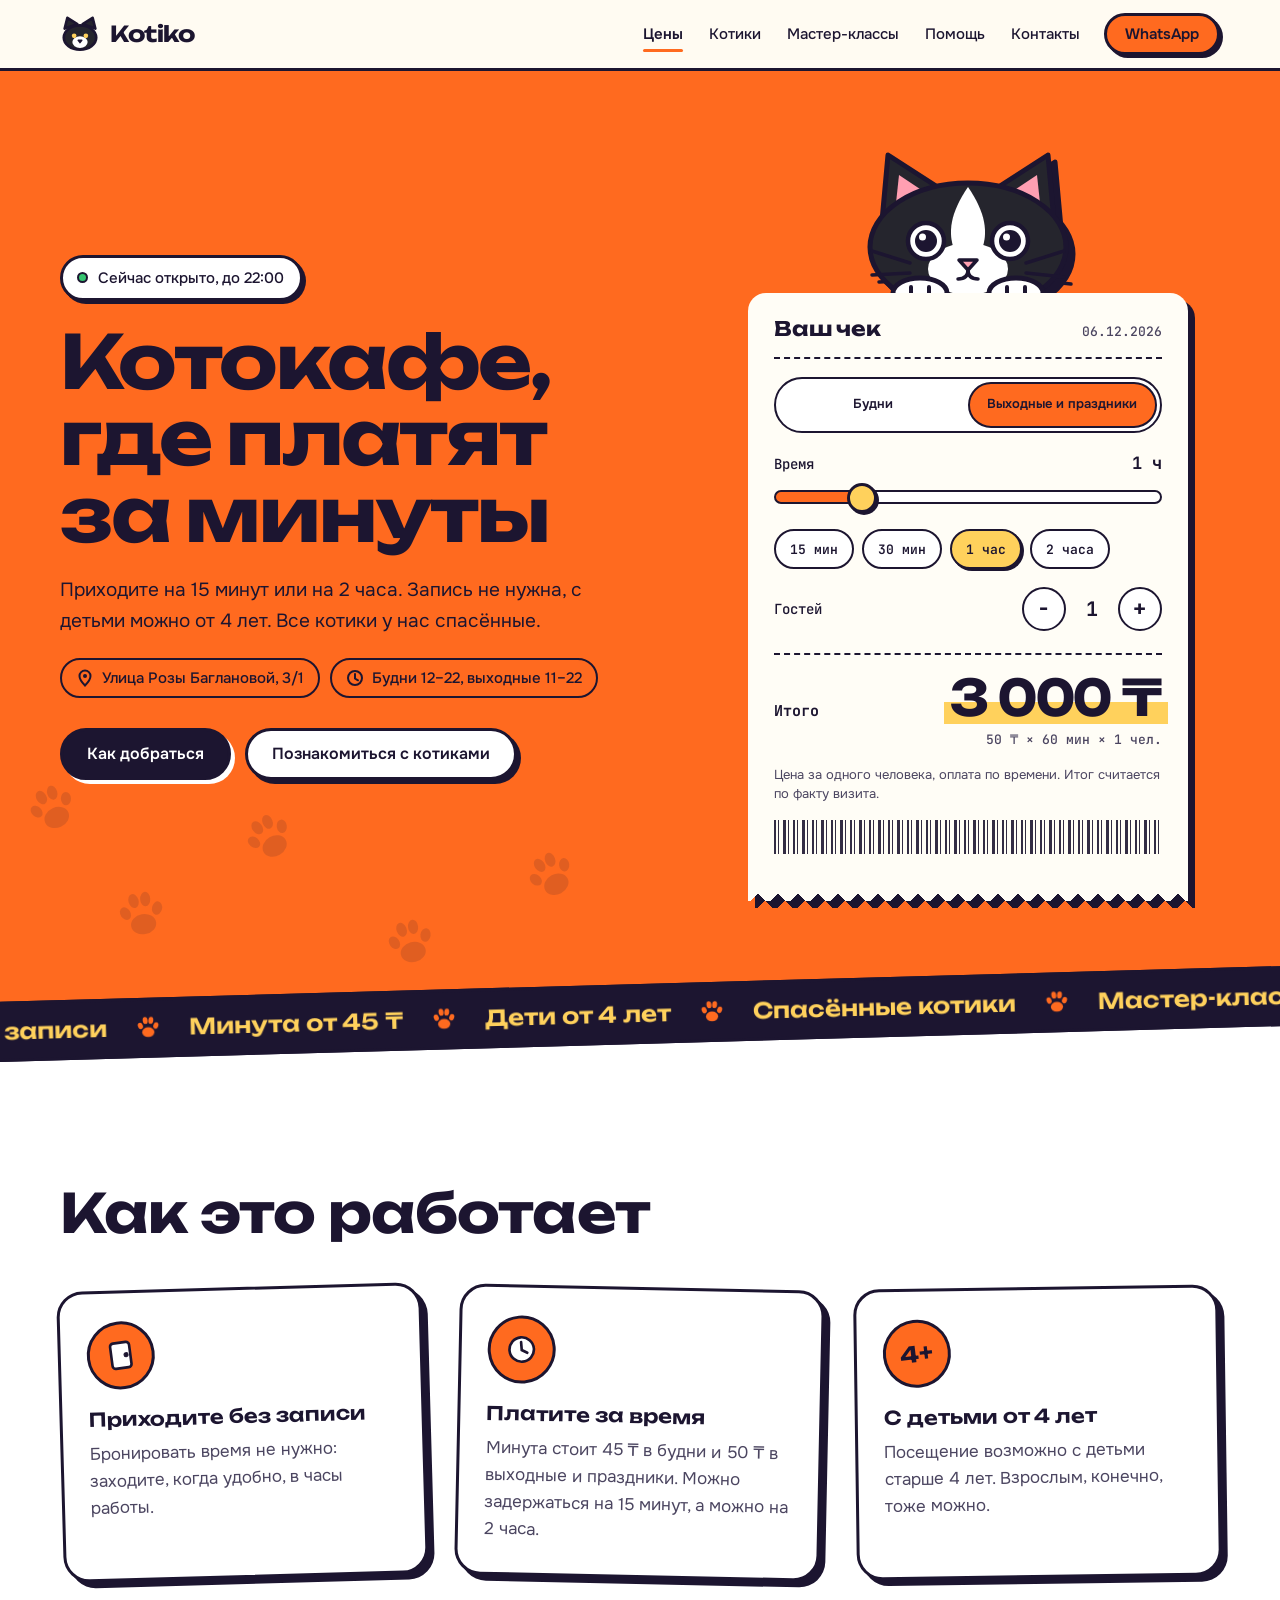
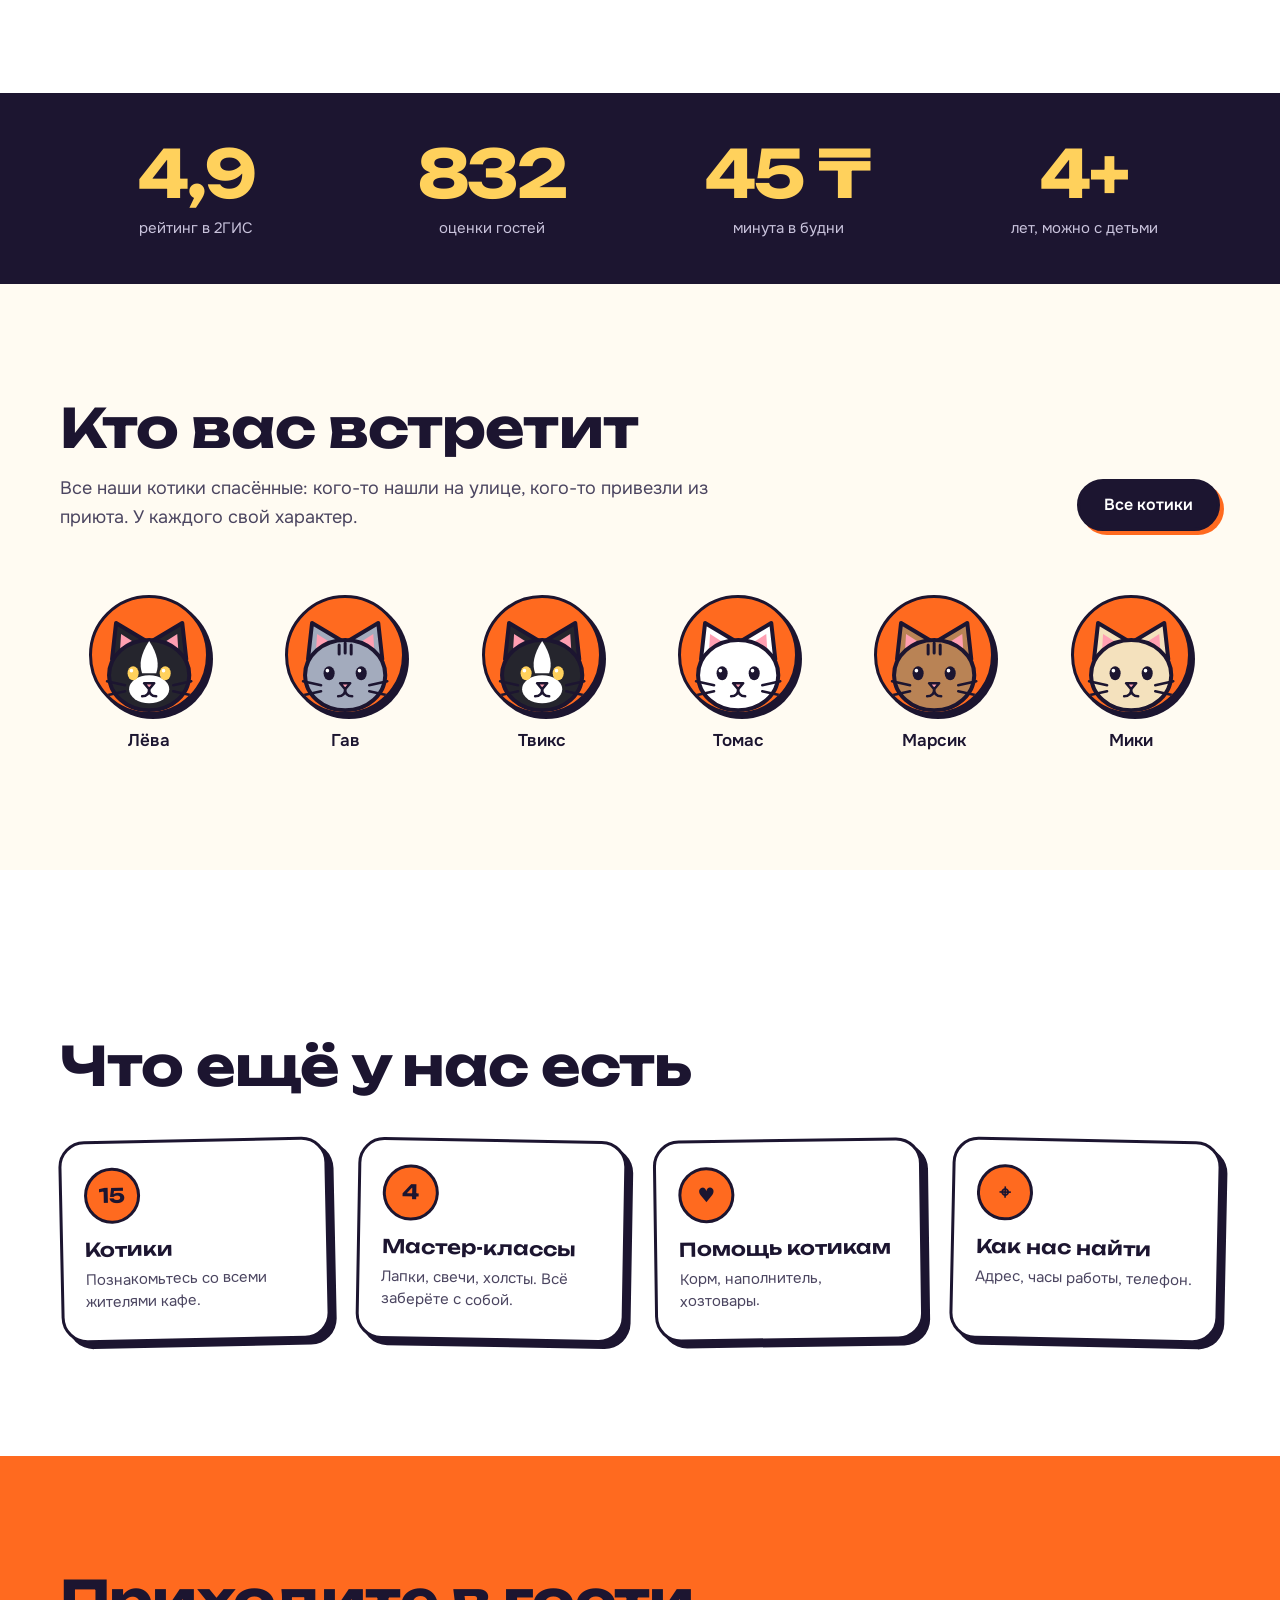
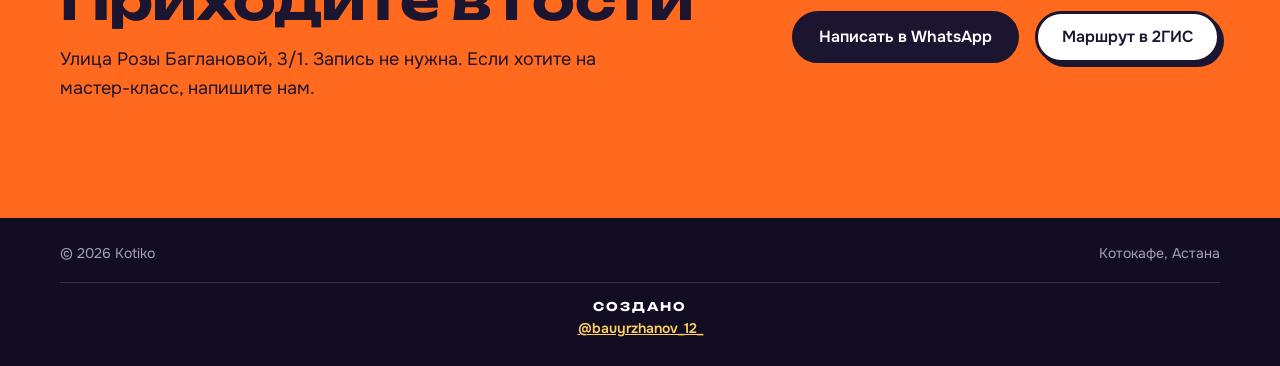
==== index.html @ 1f58a64f "Point canonical, sitemap and 404 base to kotiko.w-smp.in Co-Authored-By: Claude Sonnet 5.5 <noreply@" ====
<!doctype html>
<html lang="ru">
<head>
  <meta charset="utf-8">
  <meta name="viewport" content="width=device-width, initial-scale=1">
  <title>Kotiko — котокафе в Астане</title>
  <meta name="description" content="Kotiko — котокафе в Астане со спасёнными котиками. Оплата поминутно от 45 ₸, без записи, с детьми от 4 лет. Мастер-классы. Улица Розы Баглановой, 3/1.">
  <meta name="theme-color" content="#ff6a1f">
  <meta property="og:type" content="website">
  <meta property="og:title" content="Kotiko — котокафе в Астане">
  <meta property="og:description" content="Спасённые котики, оплата за минуты, без записи. Мастер-классы и помощь котикам.">
  <meta property="og:locale" content="ru_RU">
  <meta property="og:url" content="https://kotiko.w-smp.in/">
  <meta property="og:image" content="https://kotiko.w-smp.in/og.png">
  <meta property="og:image:width" content="1200">
  <meta property="og:image:height" content="630">
  <meta name="twitter:card" content="summary_large_image">
  <link rel="canonical" href="https://kotiko.w-smp.in/">
  <link rel="icon" href="favicon.svg" type="image/svg+xml">
  <link rel="preconnect" href="https://fonts.googleapis.com">
  <link rel="preconnect" href="https://fonts.gstatic.com" crossorigin>
  <link rel="stylesheet" href="https://fonts.googleapis.com/css2?family=JetBrains+Mono:wght@500;700&family=Onest:wght@400;500;600&family=Unbounded:wght@500;600;700&display=swap">
  <link rel="stylesheet" href="css/style.css">
  <script type="application/ld+json">
  {
    "@context": "https://schema.org",
    "@type": "LocalBusiness",
    "name": "Kotiko",
    "description": "Котокафе со спасёнными котиками в Астане. Оплата поминутно.",
    "address": {
      "@type": "PostalAddress",
      "streetAddress": "улица Розы Баглановой, 3/1",
      "addressLocality": "Астана",
      "addressCountry": "KZ"
    },
    "telephone": "+77074101312",
    "openingHoursSpecification": [
      { "@type": "OpeningHoursSpecification", "dayOfWeek": ["Monday", "Tuesday", "Wednesday", "Thursday", "Friday"], "opens": "12:00", "closes": "22:00" },
      { "@type": "OpeningHoursSpecification", "dayOfWeek": ["Saturday", "Sunday"], "opens": "11:00", "closes": "22:00" }
    ],
    "sameAs": ["https://www.instagram.com/kotiko_cafe", "https://www.tiktok.com/@kotiko_cafe"]
  }
  </script>
</head>
<body>

<svg width="0" height="0" style="position:absolute" aria-hidden="true" focusable="false">
  <symbol id="paw" viewBox="0 0 64 64">
    <ellipse cx="32" cy="43" rx="15" ry="12"/>
    <ellipse cx="13" cy="27" rx="6" ry="8" transform="rotate(-22 13 27)"/>
    <ellipse cx="25" cy="14" rx="6" ry="8.500" transform="rotate(-7 25 14)"/>
    <ellipse cx="39" cy="14" rx="6" ry="8.500" transform="rotate(7 39 14)"/>
    <ellipse cx="51" cy="27" rx="6" ry="8" transform="rotate(22 51 27)"/>
  </symbol>
</svg>

<header class="topbar" id="top">
  <div class="wrap topbar__in">
    <a class="logo" href="./" aria-label="Kotiko">
      <svg class="logo__mark" viewBox="0 0 44 40" aria-hidden="true">
        <path d="M5 14 8 2l11 7zM39 14 36 2 25 9z" fill="#25252d" stroke="#1c1530" stroke-width="3" stroke-linejoin="round"/>
        <ellipse cx="22" cy="24" rx="18" ry="13.500" fill="#25252d" stroke="#1c1530" stroke-width="3"/><ellipse cx="22" cy="29" rx="8.500" ry="6.500" fill="#fff"/>
        <circle cx="15.500" cy="22" r="2.600" fill="#ffd15c"/><circle cx="28.500" cy="22" r="2.600" fill="#ffd15c"/>
        <path d="M20 27h4l-2 2.600z" fill="#ff9fb2" stroke="#1c1530" stroke-width="1.600" stroke-linejoin="round"/>
      </svg>
      <span>Kotiko</span>
    </a>
    <nav class="nav" id="nav" aria-label="Основная навигация">
      <a href="./" aria-current="page">Цены</a>
      <a href="cats">Котики</a>
      <a href="classes">Мастер-классы</a>
      <a href="help">Помощь</a>
      <a href="contacts">Контакты</a>
    </nav>
    <button class="burger" id="burger" type="button" aria-label="Меню" aria-expanded="false" aria-controls="nav"><span></span><span></span><span></span></button>
    <a class="btn btn--tang btn--sm" href="#" data-wa="hello">WhatsApp</a>
  </div>
</header>

<main>

<section class="hero" id="price">
  <div class="paws" aria-hidden="true">
    <svg class="paw p1"><use href="#paw"/></svg>
    <svg class="paw p2"><use href="#paw"/></svg>
    <svg class="paw p3"><use href="#paw"/></svg>
    <svg class="paw p4"><use href="#paw"/></svg>
    <svg class="paw p5"><use href="#paw"/></svg>
  </div>

  <div class="wrap hero__in">
    <div class="hero__text">
      <p class="status" id="status" aria-live="polite"><span class="status__dot"></span><span id="statusText"></span></p>
      <h1 class="h1">
        <span class="line"><span class="w" style="--i:0">Котокафе,</span></span>
        <span class="line"><span class="w" style="--i:1">где платят</span></span>
        <span class="line"><span class="w" style="--i:2">за минуты</span></span>
      </h1>
      <p class="hero__lead">Приходите на 15 минут или на 2 часа. Запись не нужна, с детьми можно от 4 лет. Все котики у нас спасённые.</p>
      <ul class="hero__facts">
        <li>
          <svg viewBox="0 0 18 18" width="18" height="18" aria-hidden="true"><path d="M9 1.500A5.500 5.500 0 0 0 3.500 7c0 4 5.500 9.500 5.500 9.500S14.500 11 14.500 7A5.500 5.500 0 0 0 9 1.500z" fill="none" stroke="currentColor" stroke-width="2"/><circle cx="9" cy="7" r="2" fill="currentColor"/></svg>
          Улица Розы Баглановой, 3/1
        </li>
        <li>
          <svg viewBox="0 0 18 18" width="18" height="18" aria-hidden="true"><circle cx="9" cy="9" r="7" fill="none" stroke="currentColor" stroke-width="2"/><path d="M9 5v4.500l3 1.800" fill="none" stroke="currentColor" stroke-width="2" stroke-linecap="round"/></svg>
          Будни 12–22, выходные 11–22
        </li>
      </ul>
      <div class="hero__actions">
        <a class="btn btn--ink" href="contacts">Как добраться</a>
        <a class="btn btn--white" href="cats">Познакомиться с котиками</a>
      </div>
    </div>

    <div class="receipt" role="group" aria-labelledby="calcTitle">
      <div class="peek" aria-hidden="true">
        <svg class="peek__head" viewBox="0 0 260 150">
          <g class="ear ear--l"><polygon points="44,74 50,8 112,48" fill="#25252d" stroke="#1c1530" stroke-width="5" stroke-linejoin="round"/><polygon points="58,56 61,28 88,46" fill="#ff9fb2"/></g>
          <g class="ear ear--r"><polygon points="216,74 210,8 148,48" fill="#25252d" stroke="#1c1530" stroke-width="5" stroke-linejoin="round"/><polygon points="202,56 199,28 172,46" fill="#ff9fb2"/></g>
          <ellipse cx="130" cy="100" rx="98" ry="64" fill="#25252d" stroke="#1c1530" stroke-width="5"/>
          <path d="M130 40c-18 26-20 46-14 62h28c6-16 4-36-14-62z" fill="#fff"/>
          <ellipse cx="130" cy="122" rx="40" ry="26" fill="#fff"/>
          <g class="eye" transform="translate(88 94)"><g class="blink"><circle class="sclera" r="18" fill="#fff" stroke="#1c1530" stroke-width="4.500"/><g class="pupil"><circle r="11" fill="#1c1530"/><circle cx="-3.500" cy="-4" r="3.500" fill="#fff"/></g></g></g>
          <g class="eye" transform="translate(172 94)"><g class="blink"><circle class="sclera" r="18" fill="#fff" stroke="#1c1530" stroke-width="4.500"/><g class="pupil"><circle r="11" fill="#1c1530"/><circle cx="-3.500" cy="-4" r="3.500" fill="#fff"/></g></g></g>
          <path d="M121 113h18l-9 10z" fill="#ff9fb2" stroke="#1c1530" stroke-width="3.500" stroke-linejoin="round"/>
          <path d="M130 123q0 9-10 9M130 123q0 9 10 9" fill="none" stroke="#1c1530" stroke-width="3.500" stroke-linecap="round"/>
          <path d="M72 116 34 104M72 126 34 128M188 116l38-12M188 126l38 4" stroke="#1c1530" stroke-width="3.500" stroke-linecap="round"/>
        </svg>
        <svg class="peek__paws" viewBox="0 0 260 150">
          <g fill="#fff" stroke="#1c1530" stroke-width="5"><ellipse cx="82" cy="146" rx="27" ry="15"/><ellipse cx="178" cy="146" rx="27" ry="15"/></g>
          <path d="M73 140v12M91 140v12M169 140v12M187 140v12" stroke="#1c1530" stroke-width="4" stroke-linecap="round"/>
        </svg>
      </div>

      <div class="ticket">
        <div class="ticket__head">
          <h2 id="calcTitle">Ваш чек</h2>
          <span id="ticketDate">Kotiko</span>
        </div>

        <div class="seg" id="seg" data-active="weekday" role="group" aria-label="День посещения">
          <button type="button" data-mode="weekday" aria-pressed="true">Будни</button>
          <button type="button" data-mode="weekend" aria-pressed="false">Выходные и праздники</button>
        </div>

        <label class="ticket__label" for="minutes"><span>Время</span><strong id="minutesText">1 ч</strong></label>
        <input class="range" id="minutes" type="range" min="15" max="240" step="5" value="60">
        <div class="chips" role="group" aria-label="Быстрый выбор времени">
          <button type="button" data-min="15">15 мин</button>
          <button type="button" data-min="30">30 мин</button>
          <button type="button" data-min="60">1 час</button>
          <button type="button" data-min="120">2 часа</button>
        </div>

        <div class="people">
          <span id="peopleLabel">Гостей</span>
          <div class="stepper" role="group" aria-labelledby="peopleLabel">
            <button type="button" id="peopleMinus" aria-label="Меньше гостей">−</button>
            <output id="peopleOut">1</output>
            <button type="button" id="peoplePlus" aria-label="Больше гостей">+</button>
          </div>
        </div>

        <div class="total">
          <span>Итого</span>
          <p class="total__num" id="calcTotal" aria-live="polite">2 700 ₸</p>
        </div>
        <p class="ticket__detail" id="calcDetail">45 ₸ × 60 мин × 1 чел.</p>
        <p class="ticket__note">Цена за одного человека, оплата по времени. Итог считается по факту визита.</p>
        <div class="barcode" aria-hidden="true"></div>
      </div>
    </div>
  </div>
</section>

<div class="ticker" aria-hidden="true">
  <div class="ticker__track">
    <div class="ticker__group">
      <span>Без записи</span><svg><use href="#paw"/></svg>
      <span>Минута от 45 ₸</span><svg><use href="#paw"/></svg>
      <span>Дети от 4 лет</span><svg><use href="#paw"/></svg>
      <span>Спасённые котики</span><svg><use href="#paw"/></svg>
      <span>Мастер-классы</span><svg><use href="#paw"/></svg>
    </div>
    <div class="ticker__group">
      <span>Без записи</span><svg><use href="#paw"/></svg>
      <span>Минута от 45 ₸</span><svg><use href="#paw"/></svg>
      <span>Дети от 4 лет</span><svg><use href="#paw"/></svg>
      <span>Спасённые котики</span><svg><use href="#paw"/></svg>
      <span>Мастер-классы</span><svg><use href="#paw"/></svg>
    </div>
  </div>
</div>

<section class="section section--white" id="how">
  <div class="wrap">
    <h2 data-reveal="rise">Как это работает</h2>
    <ul class="how">
      <li class="sticker" style="--r:-1.6deg" data-reveal="pop">
        <span class="how__icon">
          <svg viewBox="0 0 32 32" width="34" height="34" aria-hidden="true"><rect x="7" y="4" width="18" height="24" rx="3" fill="#fff" stroke="#1c1530" stroke-width="2.500"/><circle cx="21" cy="16" r="1.900" fill="#1c1530"/></svg>
        </span>
        <h3>Приходите без записи</h3>
        <p>Бронировать время не нужно: заходите, когда удобно, в часы работы.</p>
      </li>
      <li class="sticker" style="--r:1.2deg" data-reveal="pop">
        <span class="how__icon how__icon--butter">
          <svg viewBox="0 0 32 32" width="34" height="34" aria-hidden="true"><circle cx="16" cy="16" r="11.500" fill="#fff" stroke="#1c1530" stroke-width="2.500"/><path d="M16 9v7.500l5 3" fill="none" stroke="#1c1530" stroke-width="2.500" stroke-linecap="round"/></svg>
        </span>
        <h3>Платите за время</h3>
        <p>Минута стоит 45 ₸ в будни и 50 ₸ в выходные и праздники. Можно задержаться на 15 минут, а можно на 2 часа.</p>
      </li>
      <li class="sticker" style="--r:-0.8deg" data-reveal="pop">
        <span class="how__icon how__icon--pink"><b>4+</b></span>
        <h3>С детьми от 4 лет</h3>
        <p>Посещение возможно с детьми старше 4 лет. Взрослым, конечно, тоже можно.</p>
      </li>
    </ul>
  </div>
</section>





<section class="stats" aria-label="Kotiko в цифрах">
  <div class="wrap">
    <ul class="stats__list">
      <li data-reveal="rise"><b class="stats__n" data-count="4.9" data-dec="1">4,9</b><span>рейтинг в 2ГИС</span></li>
      <li data-reveal="rise" style="--d:.07s"><b class="stats__n" data-count="832">832</b><span>оценки гостей</span></li>
      <li data-reveal="rise" style="--d:.14s"><b class="stats__n" data-count="45" data-suffix=" ₸">45 ₸</b><span>минута в будни</span></li>
      <li data-reveal="rise" style="--d:.21s"><b class="stats__n" data-count="4" data-suffix="+">4+</b><span>лет, можно с детьми</span></li>
    </ul>
  </div>
</section>

<section class="section section--paper meet" id="meet">
  <div class="wrap">
    <div class="meet__head">
      <div>
        <h2 data-reveal="rise">Кто вас встретит</h2>
        <p class="lead" data-reveal="rise">Все наши котики спасённые: кого-то нашли на улице, кого-то привезли из приюта. У каждого свой характер.</p>
      </div>
      <a class="btn btn--ink" href="cats" data-reveal="rise">Все котики</a>
    </div>
    <ul class="meet__list" id="catTeaser"></ul>
  </div>
</section>

<section class="section section--white" id="more">
  <div class="wrap">
    <h2 data-reveal="rise">Что ещё у нас есть</h2>
    <ul class="tiles">
      <li data-reveal="pop" style="--r:-1.2deg"><a class="sticker tile" href="cats"><span class="tile__n">15</span><h3>Котики</h3><p>Познакомьтесь со всеми жителями кафе.</p></a></li>
      <li data-reveal="pop" style="--r:1deg;--d:.08s"><a class="sticker tile" href="classes"><span class="tile__n">4</span><h3>Мастер-классы</h3><p>Лапки, свечи, холсты. Всё заберёте с собой.</p></a></li>
      <li data-reveal="pop" style="--r:-.8deg;--d:.16s"><a class="sticker tile" href="help"><span class="tile__n">♥</span><h3>Помощь котикам</h3><p>Корм, наполнитель, хозтовары.</p></a></li>
      <li data-reveal="pop" style="--r:1.2deg;--d:.24s"><a class="sticker tile" href="contacts"><span class="tile__n">⌖</span><h3>Как нас найти</h3><p>Адрес, часы работы, телефон.</p></a></li>
    </ul>
  </div>
</section>

<section class="section section--orange cta" id="visit">
  <div class="wrap cta__in">
    <div>
      <h2 data-reveal="rise">Приходите в гости</h2>
      <p class="lead lead--ink" data-reveal="rise">Улица Розы Баглановой, 3/1. Запись не нужна. Если хотите на мастер-класс, напишите нам.</p>
    </div>
    <div class="cta__btns" data-reveal="rise">
      <a class="btn btn--ink" href="#" data-wa="hello">Написать в WhatsApp</a>
      <a class="btn btn--white" href="https://2gis.kz/astana/firm/70000001091591591" target="_blank" rel="noopener">Маршрут в 2ГИС</a>
    </div>
  </div>
</section>

</main>

<footer class="footer">
  <div class="wrap footer__in">
    <span>© <span id="year"></span> Kotiko</span>
    <span>Котокафе, Астана</span>
  </div>
  <p class="foot-made"><span>Создано</span><a href="https://instagram.com/bauyrzhanov_12_" target="_blank" rel="noopener">@bauyrzhanov_12_</a></p>
</footer>

<script src="js/data.js"></script>
<script src="js/app.js"></script>
</body>
</html>
---- css/style.css ----
:root {
  --ink: #1c1530;
  --tuxedo: #25252d;
  --tang: #ff6a1f;
  --butter: #ffd15c;
  --sky: #a9ddf2;
  --pink: #ffb8c6;
  --mint: #bdebc8;
  --paper: #fffbf2;
  --muted: #4b4560;
  --display: "Unbounded", "Montserrat", system-ui, sans-serif;
  --sans: "Onest", system-ui, -apple-system, "Segoe UI", Roboto, sans-serif;
  --mono: "JetBrains Mono", ui-monospace, "SF Mono", Menlo, Consolas, monospace;
  --bw: 3px;
  --sh: 6px 6px 0 var(--ink);
  --spring: cubic-bezier(.3, 1.5, .5, 1);
}

*, *::before, *::after { box-sizing: border-box; }
html { scroll-behavior: smooth; scroll-padding-top: 84px; -webkit-text-size-adjust: 100%; overflow-x: clip; }
body {
  margin: 0; overflow-x: clip;
  font-family: var(--sans); font-size: 17px; line-height: 1.6;
  color: var(--ink); background: var(--paper);
}
img { max-width: 100%; display: block; }
a { color: inherit; }
h1, h2, h3 { font-family: var(--display); font-weight: 700; line-height: 1.08; margin: 0; letter-spacing: -.015em; }
h2 { font-size: clamp(30px, 4.6vw, 54px); }
h3 { font-size: 19px; letter-spacing: 0; font-weight: 600; }
p { margin: 0; }
ul, dl, dd { margin: 0; padding: 0; list-style: none; }
svg { display: block; }

:focus-visible { outline: 3px solid var(--ink); outline-offset: 3px; border-radius: 6px; }
.section--ink :focus-visible { outline-color: var(--butter); }

.wrap { width: min(1160px, 100% - 40px); margin-inline: auto; }
.lead { margin-top: 16px; max-width: 40em; font-size: 18px; color: var(--muted); }
.lead--ink { color: var(--ink); }
.link { font-weight: 600; text-decoration-thickness: 2px; text-underline-offset: 3px; }
.link--light { color: var(--butter); }

/* buttons: stickers with a hard shadow */
.btn {
  --bg: #fff; --fg: var(--ink); --shc: var(--ink);
  display: inline-flex; align-items: center; justify-content: center;
  min-height: 52px; padding: 0 24px; border-radius: 999px;
  border: var(--bw) solid var(--ink); background: var(--bg); color: var(--fg);
  box-shadow: 4px 4px 0 var(--shc);
  font: 600 16px/1 var(--sans); text-decoration: none; cursor: pointer;
  transition: transform .15s var(--spring), box-shadow .15s var(--spring), background-color .2s;
}
.btn:hover { transform: translate(-2px, -2px); box-shadow: 6px 6px 0 var(--shc); }
.btn:active { transform: translate(3px, 3px); box-shadow: 1px 1px 0 var(--shc); transition-duration: .05s; }
.btn--sm { min-height: 42px; padding: 0 18px; font-size: 15px; box-shadow: 3px 3px 0 var(--shc); }
.btn--tang { --bg: var(--tang); }
.btn--butter { --bg: var(--butter); }
.btn--white { --bg: #fff; }
.btn--ink { --bg: var(--ink); --fg: #fff; --shc: var(--tang); }
.section--ink .btn { --shc: var(--butter); border-color: var(--paper); }
.section--ink .btn--white { --shc: var(--tang); }

/* top bar */
.topbar { position: sticky; top: 0; z-index: 30; background: var(--paper); border-bottom: var(--bw) solid var(--ink); }
.topbar__in { display: flex; align-items: center; gap: 24px; height: 68px; }
.logo { display: flex; align-items: center; gap: 10px; text-decoration: none; font: 700 22px/1 var(--display); letter-spacing: -.02em; }
.logo__mark { width: 40px; height: 36px; transition: transform .4s var(--spring); }
.logo:hover .logo__mark { transform: rotate(-10deg) scale(1.08); }
.nav { display: flex; gap: 26px; margin-left: auto; font-weight: 500; font-size: 15px; }
.nav a { position: relative; text-decoration: none; padding: 6px 0; }
.nav a::after {
  content: ""; position: absolute; left: 0; right: 0; bottom: 0; height: 3px; background: var(--tang);
  border-radius: 2px; transform: scaleX(0); transform-origin: left; transition: transform .25s var(--spring);
}
.nav a:hover::after { transform: scaleX(1); }

/* hero */
.hero { position: relative; background: var(--tang); padding-block: clamp(48px, 6vw, 76px) clamp(100px, 11vw, 140px); overflow: hidden; }
.hero__in { position: relative; display: grid; grid-template-columns: 1.08fr .92fr; gap: clamp(36px, 5vw, 72px); align-items: center; }
.hero__text { min-width: 0; }

.status {
  display: inline-flex; align-items: center; gap: 10px; padding: 8px 16px 8px 14px;
  background: #fff; border: var(--bw) solid var(--ink); border-radius: 999px; font-size: 15px; font-weight: 500;
}
.status__dot { width: 11px; height: 11px; border-radius: 50%; background: #8d86a3; border: 2px solid var(--ink); }
.status.is-open .status__dot { background: #35c46f; }

.h1 { font-size: clamp(38px, 6.2vw, 74px); line-height: 1.04; letter-spacing: -.03em; margin: 22px 0 22px; }
.line { display: block; overflow: hidden; padding-bottom: .08em; margin-bottom: -.08em; }
.w { display: inline-block; }

.hero__lead { max-width: 30em; font-size: 19px; }
.hero__facts { margin-top: 22px; display: flex; flex-wrap: wrap; gap: 10px; }
.hero__facts li {
  display: inline-flex; align-items: center; gap: 8px; padding: 6px 14px;
  border: 2px solid var(--ink); border-radius: 999px; font-size: 15px; font-weight: 500;
}
.hero__actions { margin-top: 30px; display: flex; flex-wrap: wrap; gap: 14px; }

/* paw prints walking across the hero */
.paws { position: absolute; inset: 0; pointer-events: none; }
.paw { position: absolute; width: 54px; height: 54px; fill: var(--ink); opacity: .13; }
.p1 { left: 2%; bottom: 20%; transform: rotate(-24deg); }
.p2 { left: 9%; bottom: 9%; transform: rotate(-10deg); }
.p3 { left: 19%; bottom: 17%; transform: rotate(-30deg); }
.p4 { left: 30%; bottom: 6%; transform: rotate(-14deg); }
.p5 { left: 41%; bottom: 13%; transform: rotate(-28deg); }

/* receipt calculator with a peeking cat */
.receipt { position: relative; max-width: 440px; width: 100%; justify-self: center; filter: drop-shadow(7px 7px 0 var(--ink)); }

.peek { position: relative; height: 150px; margin-bottom: -4px; z-index: 1; }
.peek svg { position: absolute; inset: 0; width: 100%; height: 100%; overflow: visible; }
.peek__paws { z-index: 3; }
.ear { transform-box: fill-box; transform-origin: 50% 100%; }
.blink { transform-box: fill-box; transform-origin: center; }
.pupil { transition: transform .12s ease-out; }
.receipt:hover .ear--l { animation: ear-l .5s var(--spring); }
.receipt:hover .ear--r { animation: ear-r .5s var(--spring) .08s; }

.ticket { position: relative; z-index: 2; background: #fffdf6; border-radius: 18px 18px 0 0; padding: 26px 26px 34px; font-family: var(--mono); font-weight: 500; }
.ticket::after {
  content: ""; position: absolute; left: 0; right: 0; bottom: -13px; height: 14px;
  background:
    linear-gradient(135deg, #fffdf6 50%, transparent 50%) 0 0 / 20px 14px,
    linear-gradient(225deg, #fffdf6 50%, transparent 50%) 0 0 / 20px 14px;
  background-repeat: repeat-x;
}
.ticket__head { display: flex; align-items: baseline; justify-content: space-between; gap: 12px; padding-bottom: 14px; border-bottom: 2px dashed var(--ink); margin-bottom: 18px; }
.ticket__head h2 { font: 700 20px/1 var(--display); letter-spacing: -.01em; }
.ticket__head span { font-size: 13px; color: var(--muted); }

.seg { position: relative; display: grid; grid-template-columns: 1fr 1fr; padding: 3px; background: #fff; border: 2.5px solid var(--ink); border-radius: 999px; }
.seg::before {
  content: ""; position: absolute; top: 3px; bottom: 3px; left: 3px; width: calc(50% - 3px);
  background: var(--tang); border: 2px solid var(--ink); border-radius: 999px;
  transition: transform .4s var(--spring);
}
.seg[data-active="weekend"]::before { transform: translateX(100%); }
.seg button {
  position: relative; z-index: 1; min-height: 46px; padding: 6px 8px; background: none; border: 0; cursor: pointer;
  font: 600 13px/1.15 var(--sans); color: var(--ink); border-radius: 999px;
}

.ticket__label { display: flex; justify-content: space-between; align-items: baseline; margin-top: 20px; font-size: 14px; }
.ticket__label strong { font: 700 17px/1 var(--mono); }

.range { -webkit-appearance: none; appearance: none; width: 100%; height: 36px; margin: 4px 0 0; background: none; cursor: pointer; --p: 20%; }
.range::-webkit-slider-runnable-track {
  height: 14px; border: 2.5px solid var(--ink); border-radius: 999px;
  background: linear-gradient(90deg, var(--tang) var(--p), #fff var(--p));
}
.range::-webkit-slider-thumb {
  -webkit-appearance: none; appearance: none; width: 30px; height: 30px; margin-top: -9.5px;
  background: var(--butter); border: 3px solid var(--ink); border-radius: 50%; box-shadow: 2px 2px 0 var(--ink);
  transition: transform .15s var(--spring);
}
.range:active::-webkit-slider-thumb { transform: scale(1.18); }
.range::-moz-range-track { height: 14px; border: 2.5px solid var(--ink); border-radius: 999px; background: #fff; }
.range::-moz-range-progress { height: 14px; border-radius: 999px; background: var(--tang); }
.range::-moz-range-thumb { width: 24px; height: 24px; background: var(--butter); border: 3px solid var(--ink); border-radius: 50%; box-shadow: 2px 2px 0 var(--ink); }

.chips { display: flex; flex-wrap: wrap; gap: 8px; margin-top: 6px; }
.chips button {
  font: 600 13px/1 var(--mono); color: var(--ink); background: #fff; cursor: pointer;
  border: 2.5px solid var(--ink); border-radius: 999px; padding: 0 14px; min-height: 40px;
  transition: transform .15s var(--spring), background-color .15s;
}
.chips button:hover { transform: translateY(-2px); }
.chips button.is-on { background: var(--butter); box-shadow: 2px 2px 0 var(--ink); }

.people { display: flex; align-items: center; justify-content: space-between; gap: 16px; margin-top: 18px; font-size: 14px; }
.stepper { display: flex; align-items: center; gap: 6px; }
.stepper button {
  width: 44px; height: 44px; border-radius: 50%; border: 2.5px solid var(--ink); background: #fff;
  font: 700 22px/1 var(--mono); color: var(--ink); cursor: pointer; transition: transform .15s var(--spring), background-color .15s;
}
.stepper button:hover { background: var(--butter); }
.stepper button:active { transform: scale(.88); }
.stepper output { min-width: 40px; text-align: center; font: 700 20px/1 var(--mono); }

.total { display: flex; align-items: baseline; justify-content: space-between; gap: 12px; margin-top: 22px; padding-top: 16px; border-top: 2px dashed var(--ink); }
.total > span { font-size: 15px; font-weight: 700; }
.total__num {
  font: 700 clamp(38px, 5vw, 50px)/1.05 var(--display); letter-spacing: -.03em; font-variant-numeric: tabular-nums;
  background: linear-gradient(transparent 58%, var(--butter) 58%); padding: 0 6px; margin-right: -6px;
}
.total__num.bump { animation: bump .35s var(--spring); }
.ticket__detail { margin-top: 6px; font-size: 13px; color: var(--muted); text-align: right; font-variant-numeric: tabular-nums; }
.ticket__note { margin-top: 14px; font: 400 13px/1.5 var(--sans); color: var(--muted); }
.barcode {
  height: 34px; margin-top: 16px; opacity: .9;
  background: repeating-linear-gradient(90deg, var(--ink) 0 2px, transparent 2px 4px, var(--ink) 4px 5px, transparent 5px 9px, var(--ink) 9px 12px, transparent 12px 14px, var(--ink) 14px 15px, transparent 15px 19px);
}

/* ticker strip across the hero edge */
.ticker { position: relative; z-index: 5; margin: -44px -4vw -26px; padding: 14px 0; background: var(--ink); color: var(--butter); transform: rotate(-1.6deg); overflow: hidden; border-block: var(--bw) solid var(--ink); }
.ticker__track { display: flex; width: max-content; animation: marquee 34s linear infinite; }
.ticker:hover .ticker__track, .ticker.is-paused .ticker__track { animation-play-state: paused; }
.ticker__group { display: flex; align-items: center; gap: 28px; padding-right: 28px; font: 600 clamp(17px, 2vw, 22px)/1 var(--display); white-space: nowrap; }
.ticker__group svg { width: 26px; height: 26px; fill: var(--tang); flex: none; }

/* sections */
.section { position: relative; padding-block: clamp(72px, 9vw, 120px); }
.section--white { position: relative; z-index: 1; background: #fff; padding-top: calc(clamp(96px, 11vw, 150px) + 26px); }
.section--paper { background: var(--paper); }
.section--tang { background: var(--tang); }
.section--orange { background: var(--tang); overflow: hidden; }
.section--ink .lead { color: #c9c3dc; }
.section--ink { background: var(--ink); color: var(--paper); }

.sticker {
  background: #fff; border: var(--bw) solid var(--ink); border-radius: 26px; box-shadow: var(--sh);
  transform: rotate(var(--r, 0deg));
  transition: transform .3s var(--spring), box-shadow .3s var(--spring);
}
.sticker:hover { transform: rotate(0deg) translate(-3px, -3px); box-shadow: 9px 9px 0 var(--ink); }
.sticker--sm { border-radius: 999px; padding: 10px 20px; font-weight: 600; box-shadow: 4px 4px 0 var(--ink); }

.how { margin-top: 44px; display: grid; grid-template-columns: repeat(3, 1fr); gap: 32px; }
.how li { padding: 28px 26px 30px; }
.how p { margin-top: 10px; color: var(--muted); }
.how__icon {
  display: grid; place-items: center; width: 68px; height: 68px; margin-bottom: 20px;
  background: var(--mint); border: var(--bw) solid var(--ink); border-radius: 50%; transform: rotate(-6deg);
  transition: transform .4s var(--spring);
}
.how li:hover .how__icon { transform: rotate(8deg) scale(1.08); }
.how__icon--butter { background: var(--butter); }
.how__icon--pink { background: var(--pink); }
.how__icon b { font: 700 22px/1 var(--display); }

/* cats */
.cats { margin-top: 70px; display: grid; grid-template-columns: repeat(3, 1fr); gap: 62px 30px; }
.cat { position: relative; padding: 62px 24px 26px; background: var(--c, #fff); }
.cat h3 { margin-bottom: 8px; font-size: 22px; }
.cat p { font-size: 16px; line-height: 1.55; }
.cat__ava { position: absolute; top: -44px; left: 20px; width: 104px; height: 104px; }
.cat__ava svg { width: 100%; height: 100%; overflow: visible; filter: drop-shadow(3px 3px 0 var(--ink)); }
.cat__ava img { position: absolute; inset: 0; width: 100%; height: 100%; object-fit: cover; border-radius: 50%; border: var(--bw) solid var(--ink); background: #fff; }
.cat__ava.has-photo svg { display: none; }
.cat .a-ear { transform-box: fill-box; transform-origin: 50% 100%; }
.cat .a-eye { transform-box: fill-box; transform-origin: center; animation: blink 5.5s infinite; animation-delay: var(--bd, 0s); }
.cat:hover .a-ear--l { animation: ear-l .5s var(--spring); }
.cat:hover .a-ear--r { animation: ear-r .5s var(--spring) .06s; }
.cat:hover .cat__ava { animation: hop .5s var(--spring); }

/* classes */
.classes { margin-top: 64px; display: grid; grid-template-columns: repeat(2, 1fr); gap: 56px 36px; }
.class { position: relative; padding: 30px 28px 26px; background: #fffdf6; display: flex; flex-direction: column; gap: 14px; }
.class p { color: var(--muted); max-width: 30em; padding-right: 80px; }
.class h3 { font-size: 21px; padding-right: 96px; }
.class__foot { margin-top: auto; padding-top: 16px; border-top: 2px dashed var(--ink); display: flex; align-items: center; justify-content: space-between; gap: 12px; }
.class__time { font: 500 14px/1.3 var(--mono); }
.class__price {
  position: absolute; top: -30px; right: -14px; display: grid; place-items: center; width: 104px; height: 104px;
  background: var(--butter); border: var(--bw) solid var(--ink); border-radius: 50%; box-shadow: 4px 4px 0 var(--ink);
  font: 700 17px/1.1 var(--display); text-align: center; transform: rotate(10deg);
  transition: transform .45s var(--spring);
}
.class:hover .class__price { transform: rotate(-8deg) scale(1.1); }

/* help */
.help { display: grid; grid-template-columns: 1.1fr .9fr; gap: 40px; align-items: center; }
.help__text { display: grid; gap: 20px; justify-items: start; }
.help__text p { max-width: 32em; font-size: 18px; }
.chip-list { display: flex; flex-wrap: wrap; gap: 14px; margin: 6px 0 10px; }
.yarn { width: min(100%, 380px); justify-self: center; overflow: visible; filter: drop-shadow(7px 7px 0 var(--ink)); }
.yarn__ball { transform-box: fill-box; transform-origin: center; transform: rotate(var(--rot, 0deg)); }

/* contacts */
.contacts { display: grid; gap: 40px; }
.contacts h2 { color: var(--butter); }
.contacts__list { display: grid; grid-template-columns: repeat(2, 1fr); gap: 28px 56px; max-width: 880px; }
.contacts__list dt { font: 500 14px/1 var(--mono); color: var(--sky); margin-bottom: 8px; }
.contacts__list dd { font: 500 clamp(18px, 2.2vw, 24px)/1.35 var(--display); letter-spacing: -.01em; }
.contacts__list a { text-decoration: none; }
.contacts__list a:hover { color: var(--butter); }
.contacts__list a.link { text-decoration: underline; }
.contacts__links { display: flex; flex-wrap: wrap; gap: 16px; }
.contacts__note { color: #bdb7d1; font-size: 15px; max-width: 40em; }

.footer { background: #120d22; color: #a7a0bd; font-size: 14px; }
.footer__in { display: flex; justify-content: space-between; gap: 16px; padding-block: 24px; }

/* motion */
@keyframes marquee { to { transform: translateX(-50%); } }
@keyframes ear-l { 30% { transform: rotate(-9deg); } 60% { transform: rotate(4deg); } }
@keyframes ear-r { 30% { transform: rotate(9deg); } 60% { transform: rotate(-4deg); } }
@keyframes blink { 0%, 90%, 96%, 100% { transform: scaleY(1); } 93% { transform: scaleY(.06); } }
@keyframes bump { 40% { transform: scale(1.1) rotate(-1.5deg); } }
@keyframes hop { 40% { transform: translateY(-8px) rotate(-5deg); } }
@keyframes line-up { from { transform: translateY(108%) rotate(3deg); } to { transform: none; } }
@keyframes fade-up { from { opacity: 0; transform: translateY(18px); } }
@keyframes peek-up { from { transform: translateY(70%); } to { transform: none; } }
@keyframes paw-in { from { opacity: 0; scale: .4; } to { opacity: .13; scale: 1; } }
@keyframes pop-in { from { opacity: 0; transform: translateY(36px) scale(.9) rotate(calc(var(--r, 0deg) * 3)); } to { opacity: 1; } }
@keyframes rise-in { from { opacity: 0; transform: translateY(26px); } to { opacity: 1; } }
@keyframes shake-in { 0% { transform: rotate(0); } 100% { transform: rotate(0); } }

@media (prefers-reduced-motion: no-preference) {
  .w { animation: line-up .9s cubic-bezier(.2, .9, .2, 1) both; animation-delay: calc(.12s + var(--i) * .12s); }
  .status { animation: fade-up .6s ease-out both; }
  .hero__lead, .hero__facts, .hero__actions { animation: fade-up .7s ease-out both; }
  .hero__lead { animation-delay: .55s; }
  .hero__facts { animation-delay: .65s; }
  .hero__actions { animation-delay: .75s; }
  .peek__head, .peek__paws { animation: peek-up .8s var(--spring) .7s both; }
  .paw { animation: paw-in .35s ease-out both; }
  .p1 { animation-delay: 1.1s; } .p2 { animation-delay: 1.35s; } .p3 { animation-delay: 1.6s; }
  .p4 { animation-delay: 1.85s; } .p5 { animation-delay: 2.1s; }
  .blink { animation: blink 4.6s ease-in-out infinite 2.4s; }

  .js-motion [data-reveal]:not(.is-in) { opacity: 0; }
  .js-motion [data-reveal="rise"].is-in { animation: rise-in .7s cubic-bezier(.2, .9, .2, 1) var(--d, 0s) backwards; }
  .js-motion [data-reveal="pop"].is-in { animation: pop-in .8s var(--spring) var(--d, 0s) backwards; }
}

@media (prefers-reduced-motion: reduce) {
  html { scroll-behavior: auto; }
  .ticker__track { animation: none; }
  .btn, .sticker, .how__icon, .class__price, .seg::before { transition: none; }
}

/* responsive */
@media (max-width: 1000px) {
  .cats { grid-template-columns: repeat(2, 1fr); }
  .how { grid-template-columns: 1fr; gap: 28px; max-width: 560px; }
  .classes { grid-template-columns: 1fr; max-width: 640px; }
  .help { grid-template-columns: 1fr; }
  .yarn { width: min(70%, 280px); justify-self: start; }
}
@media (max-width: 900px) {
  .nav { display: none; }
  .topbar .btn { margin-left: auto; }
  .hero__in { grid-template-columns: 1fr; }
  .receipt { margin-top: 24px; }
  .paws { display: none; }
}
@media (max-width: 620px) {
  body { font-size: 16px; }
  .cats { grid-template-columns: 1fr; gap: 64px; }
  .hero__actions .btn { width: 100%; }
  .contacts__list { grid-template-columns: 1fr; }
  .contacts__links .btn { flex: 1 1 calc(50% - 8px); }
  .footer__in { flex-direction: column; }
  .class__price { right: -6px; width: 92px; height: 92px; font-size: 15px; }
  .ticker { margin-top: -32px; margin-bottom: -26px; }
}

/* instagram-highlights look: orange badge circles, tuxedo cat */
.hero .btn--ink { --shc: #fff; }
.hero .status { box-shadow: 3px 3px 0 var(--ink); }
.how__icon { background: var(--tang); }
.how__icon--butter, .how__icon--pink { background: var(--tang); }
.how__icon svg { stroke: var(--ink); }
.cat__ava { background: var(--tang); border: var(--bw) solid var(--ink); border-radius: 50%; box-shadow: 4px 4px 0 var(--ink); overflow: hidden; display: flex; align-items: flex-end; justify-content: center; }
.cat__ava svg { width: 88%; height: 88%; filter: none; overflow: hidden; margin-bottom: -4%; }
.cat__ava img { border: 0; }
.class .btn { border-color: var(--ink); --shc: var(--tang); }
.class h3, .class p, .class__time { color: var(--ink); }
.class p { color: var(--muted); }
.section--ink .class { color: var(--ink); }

/* multi-page: nav state, burger, tiles */
.nav a[aria-current="page"]::after { transform: scaleX(1); }
.nav a[aria-current="page"] { font-weight: 600; }
.burger { display: none; width: 46px; height: 46px; padding: 0; background: #fff; border: var(--bw) solid var(--ink); border-radius: 14px; box-shadow: 3px 3px 0 var(--ink); cursor: pointer; flex-direction: column; align-items: center; justify-content: center; gap: 5px; }
.burger span { width: 20px; height: 3px; background: var(--ink); border-radius: 2px; transition: transform .25s var(--spring), opacity .15s; }
.burger[aria-expanded="true"] span:nth-child(1) { transform: translateY(8px) rotate(45deg); }
.burger[aria-expanded="true"] span:nth-child(2) { opacity: 0; }
.burger[aria-expanded="true"] span:nth-child(3) { transform: translateY(-8px) rotate(-45deg); }
.tiles { margin-top: 44px; display: grid; grid-template-columns: repeat(4, 1fr); gap: 28px; }
.tile { display: block; height: 100%; padding: 24px 22px 26px; text-decoration: none; }
.tile__n { display: grid; place-items: center; width: 56px; height: 56px; margin-bottom: 16px; background: var(--tang); border: var(--bw) solid var(--ink); border-radius: 50%; font: 700 20px/1 var(--display); }
.tile p { margin-top: 8px; color: var(--muted); font-size: 15px; line-height: 1.5; }
main > .section:first-child { min-height: 70vh; }
@media (max-width: 1000px) { .tiles { grid-template-columns: repeat(2, 1fr); } }
@media (max-width: 900px) {
  .burger { display: flex; margin-left: auto; }
  .topbar .btn { margin-left: 0; }
  .nav { display: none; position: absolute; top: 100%; left: 0; right: 0; flex-direction: column; gap: 0; margin: 0; padding: 8px 20px 18px; background: var(--paper); border-bottom: var(--bw) solid var(--ink); }
  .nav.is-open { display: flex; }
  .nav a { padding: 14px 0; font-size: 18px; border-bottom: 2px dashed rgba(28,21,48,.2); }
  .nav a::after { display: none; }
  .nav a[aria-current="page"] { color: var(--tang); }
}
@media (max-width: 620px) { .tiles { grid-template-columns: 1fr; } .topbar .btn { display: none; } }

.foot-made { width: min(1160px, 100% - 40px); margin: 0 auto; padding: 18px 0 26px; border-top: 1px solid rgba(255,255,255,.14); display: flex; flex-direction: column; align-items: center; gap: 4px; font-size: 14px; }
.foot-made span { font: 700 12px/1 var(--display); letter-spacing: .16em; text-transform: uppercase; color: #fff; }
.foot-made a { color: var(--butter); font-weight: 600; }
.foot-made a:hover { text-decoration: underline; }
.footer__in { padding-bottom: 18px; }

/* home: stats, meet, cta */
.stats { background: var(--ink); color: #fff; padding-block: 44px; border-top: var(--bw) solid var(--ink); }
.stats__list { display: grid; grid-template-columns: repeat(4, 1fr); gap: 24px; text-align: center; }
.stats__n { display: block; font: 700 clamp(38px, 5.4vw, 66px)/1 var(--display); letter-spacing: -.03em; color: var(--butter); font-variant-numeric: tabular-nums; }
.stats__list span { display: block; margin-top: 10px; font-size: 15px; color: #c9c3dc; }
.meet__head { display: flex; align-items: flex-end; justify-content: space-between; gap: 24px; flex-wrap: wrap; }
.meet__list { margin-top: 64px; display: grid; grid-template-columns: repeat(6, 1fr); gap: 28px 18px; }
.meet__item { display: flex; flex-direction: column; align-items: center; gap: 12px; text-decoration: none; font-weight: 600; }
.meet__item .cat__ava { position: relative; top: 0; left: 0; width: 100%; max-width: 120px; height: auto; aspect-ratio: 1; transition: transform .35s var(--spring); }
.meet__item:hover .cat__ava { transform: translateY(-6px) rotate(-4deg); }
.meet__item .a-eye { animation: blink 5.5s infinite; animation-delay: var(--bd, 0s); }
.cta__in { display: flex; align-items: center; justify-content: space-between; gap: 32px; flex-wrap: wrap; }
.cta__btns { display: flex; flex-wrap: wrap; gap: 16px; }
.cta .lead { max-width: 30em; }
@media (max-width: 1000px) { .meet__list { grid-template-columns: repeat(3, 1fr); } .stats__list { grid-template-columns: repeat(2, 1fr); gap: 36px 16px; } }
@media (max-width: 620px) { .meet__list { gap: 24px 12px; } .meet__item { font-size: 14px; } .cta__btns .btn { width: 100%; } }

.cat .a-eye { animation-duration: var(--bt, 5.5s); }
.pupil { transition: transform .18s cubic-bezier(.2,.8,.3,1); }
.cat__ava .a-eye { transform-box: fill-box; transform-origin: center; animation: blink var(--bt, 5.5s) infinite; animation-delay: var(--bd, 0s); }
.cat__ava .a-ear { transform-box: fill-box; transform-origin: 50% 100%; }
.meet__item:hover .a-ear--l { animation: ear-l .5s var(--spring); }
.meet__item:hover .a-ear--r { animation: ear-r .5s var(--spring) .06s; }

/* map, voices, 404 */
.mapbox { margin-top: 36px; padding: 10px; overflow: hidden; }
.mapbox iframe { display: block; width: 100%; height: clamp(300px, 44vw, 460px); border: 0; border-radius: 18px; background: #eee; }
.map__links { margin-top: 32px; display: flex; flex-wrap: wrap; gap: 16px; }
.voices { margin-top: 44px; display: grid; grid-template-columns: repeat(2, 1fr); gap: 36px; }
.voice { padding: 30px 28px; display: flex; flex-direction: column; gap: 14px; align-items: flex-start; }
.voice__big { font: 700 clamp(56px, 8vw, 88px)/1 var(--display); letter-spacing: -.04em; color: var(--tang); }
.voice__q { font: 600 clamp(20px, 2.2vw, 26px)/1.3 var(--display); letter-spacing: -.01em; }
.voice__by { color: var(--muted); font-size: 15px; }
.voice .link { margin-top: auto; }
.nf { min-height: 72vh; display: grid; align-items: center; }
.nf__in { display: grid; gap: 20px; justify-items: start; }
.nf__code { font: 700 clamp(96px, 20vw, 220px)/.9 var(--display); letter-spacing: -.05em; color: var(--ink); }
.nf__h { font-size: clamp(30px, 5vw, 56px); }
@media (max-width: 800px) { .voices { grid-template-columns: 1fr; } }
.ticker { cursor: pointer; }
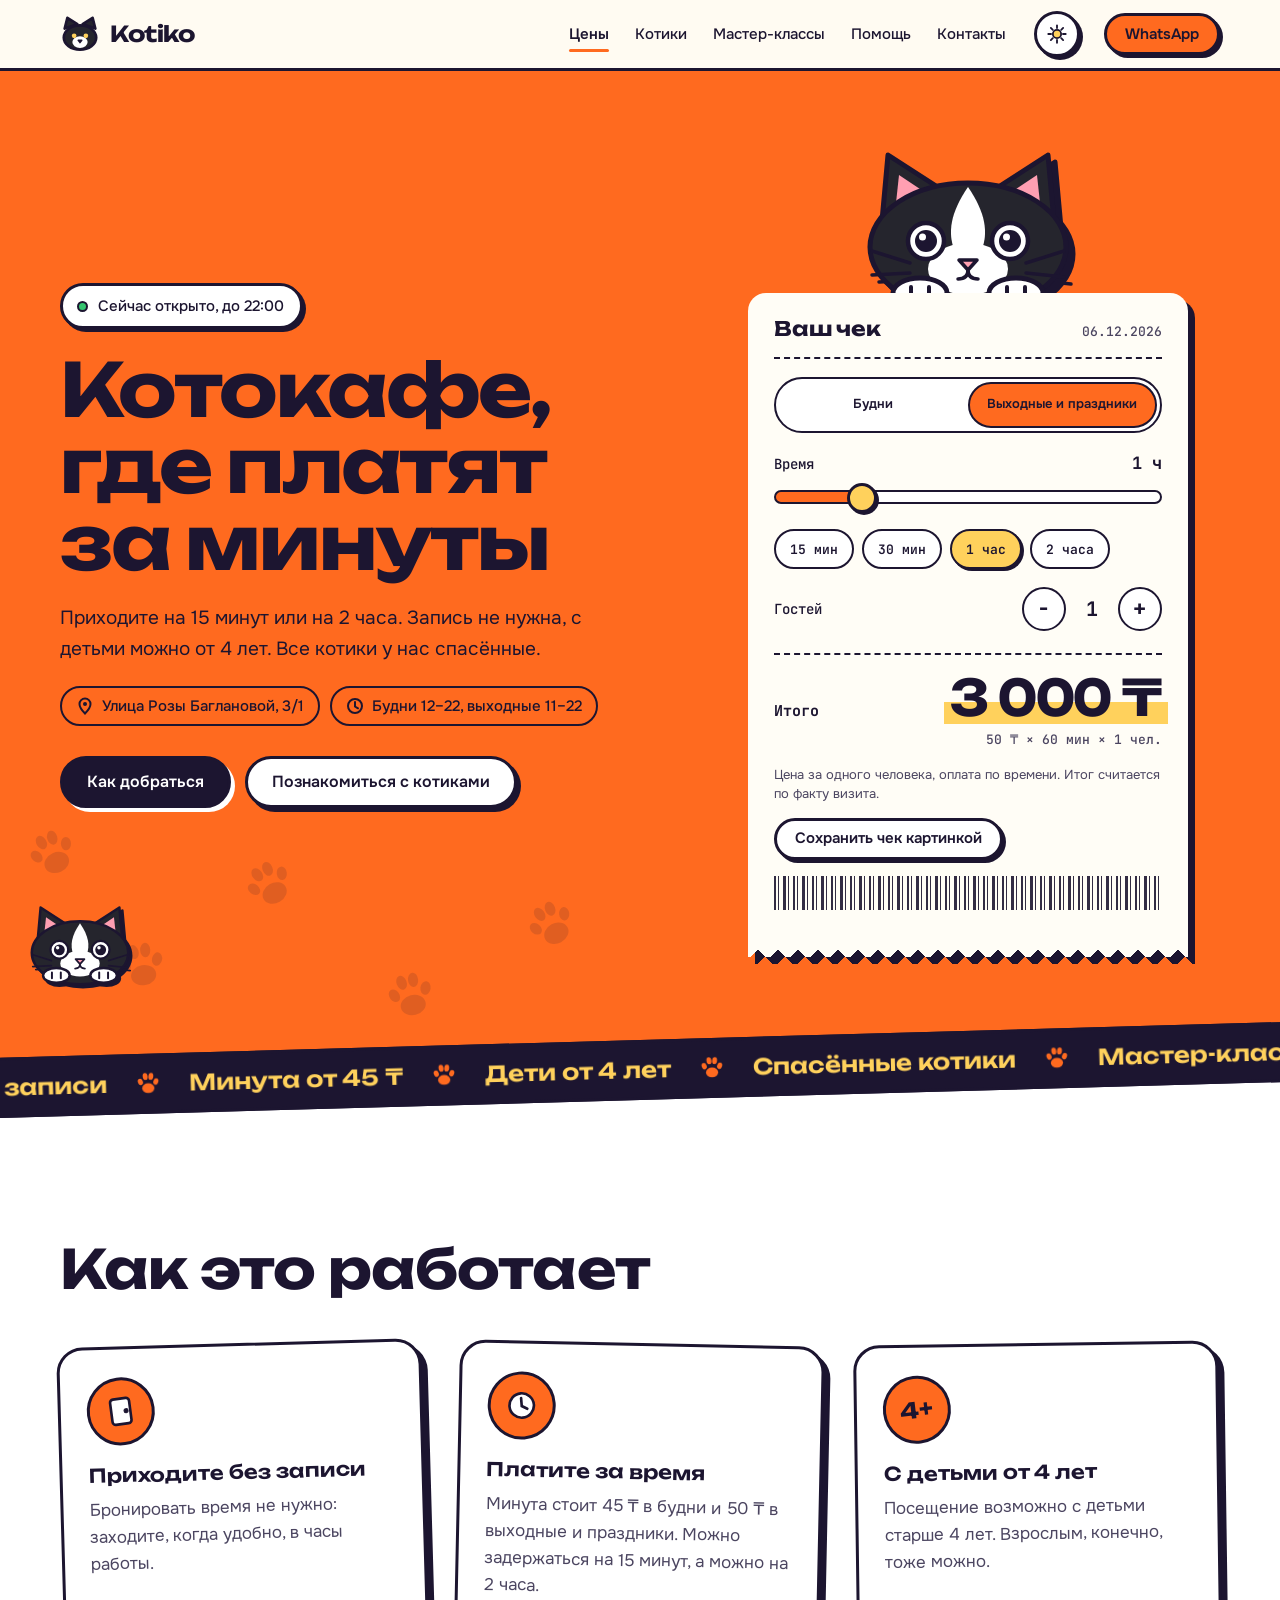
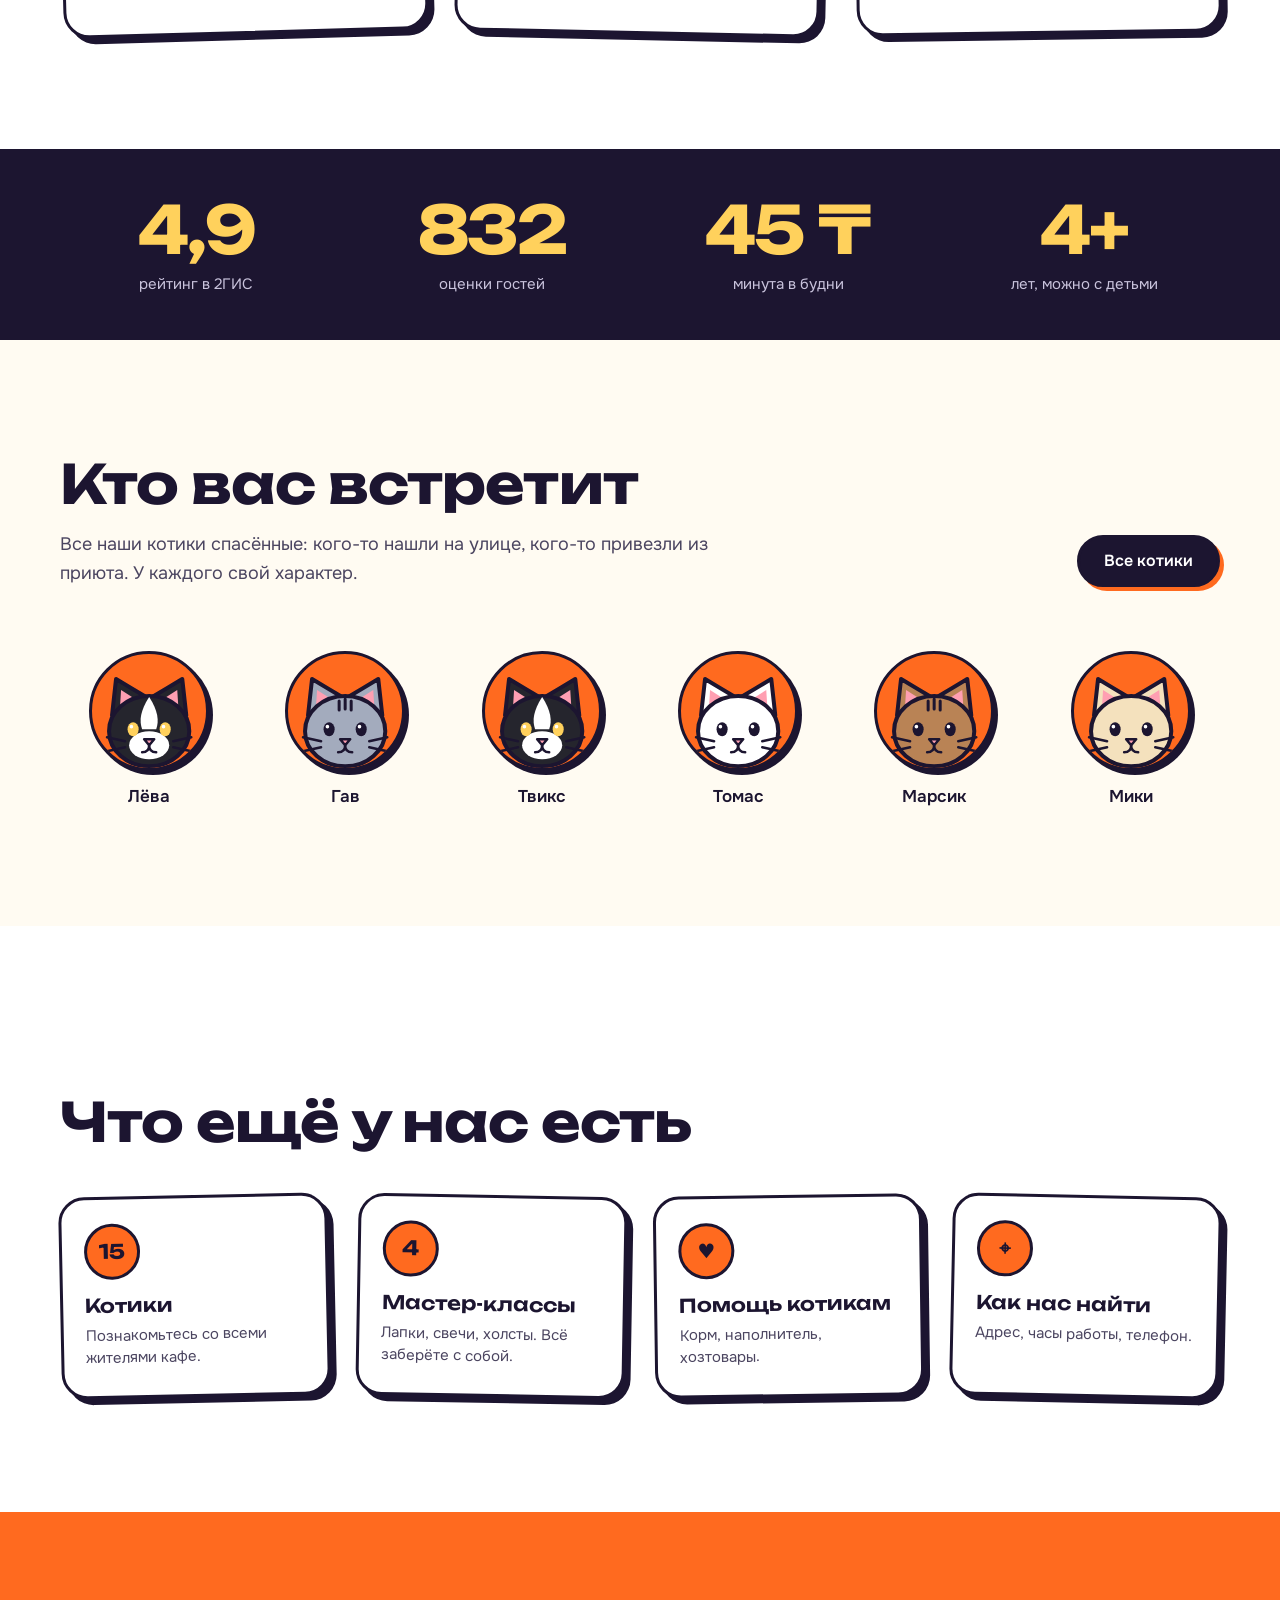
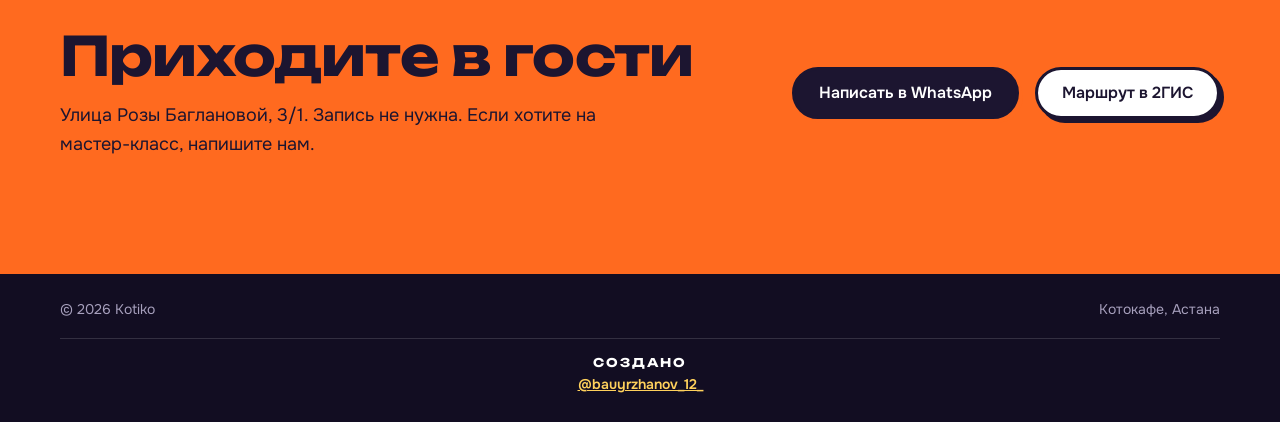
==== commit c8f5ce1c: "Cat tags and story toggle, class icons, paw scroll trail, corner cat, save receipt image, WhatsApp F" ====
--- a/index.html
+++ b/index.html
@@ -20,6 +20,7 @@
   <link rel="preconnect" href="https://fonts.googleapis.com">
   <link rel="preconnect" href="https://fonts.gstatic.com" crossorigin>
   <link rel="stylesheet" href="https://fonts.googleapis.com/css2?family=JetBrains+Mono:wght@500;700&family=Onest:wght@400;500;600&family=Unbounded:wght@500;600;700&display=swap">
+  <script>try{var t=localStorage.getItem("kotiko-theme");if(!t&&matchMedia("(prefers-color-scheme: dark)").matches)t="dark";if(t)document.documentElement.setAttribute("data-theme",t)}catch(e){}</script>
   <link rel="stylesheet" href="css/style.css">
   <script type="application/ld+json">
   {
@@ -72,9 +73,11 @@
       <a href="help">Помощь</a>
       <a href="contacts">Контакты</a>
     </nav>
+    <button class="theme" id="theme" type="button" aria-label="Тёмная тема" aria-pressed="false"><svg class="theme__sun" viewBox="0 0 24 24" width="22" height="22" aria-hidden="true"><circle cx="12" cy="12" r="4.500" fill="#ffd15c" stroke="#1c1530" stroke-width="2"/><path d="M12 2.500v3M12 18.500v3M2.500 12h3M18.500 12h3M5.300 5.300l2.100 2.100M16.600 16.600l2.100 2.100M18.700 5.300l-2.100 2.100M7.400 16.600l-2.100 2.100" stroke="#1c1530" stroke-width="2" stroke-linecap="round"/></svg><svg class="theme__moon" viewBox="0 0 24 24" width="22" height="22" aria-hidden="true"><path d="M20 14.500A8.500 8.500 0 0 1 9.500 4 8.500 8.500 0 1 0 20 14.500z" fill="#ffd15c" stroke="#1c1530" stroke-width="2" stroke-linejoin="round"/></svg></button>
     <button class="burger" id="burger" type="button" aria-label="Меню" aria-expanded="false" aria-controls="nav"><span></span><span></span><span></span></button>
     <a class="btn btn--tang btn--sm" href="#" data-wa="hello">WhatsApp</a>
   </div>
+  <div class="trail" id="trail" aria-hidden="true"><svg><use href="#paw"/></svg><svg><use href="#paw"/></svg><svg><use href="#paw"/></svg><svg><use href="#paw"/></svg><svg><use href="#paw"/></svg><svg><use href="#paw"/></svg><svg><use href="#paw"/></svg><svg><use href="#paw"/></svg><svg><use href="#paw"/></svg><svg><use href="#paw"/></svg><svg><use href="#paw"/></svg><svg><use href="#paw"/></svg><svg><use href="#paw"/></svg><svg><use href="#paw"/></svg><svg><use href="#paw"/></svg><svg><use href="#paw"/></svg><svg><use href="#paw"/></svg><svg><use href="#paw"/></svg></div>
 </header>
 
 <main>
@@ -168,6 +171,7 @@
         </div>
         <p class="ticket__detail" id="calcDetail">45 ₸ × 60 мин × 1 чел.</p>
         <p class="ticket__note">Цена за одного человека, оплата по времени. Итог считается по факту визита.</p>
+        <button class="btn btn--white btn--sm save" id="saveReceipt" type="button">Сохранить чек картинкой</button>
         <div class="barcode" aria-hidden="true"></div>
       </div>
     </div>
@@ -283,6 +287,22 @@
   <p class="foot-made"><span>Создано</span><a href="https://instagram.com/bauyrzhanov_12_" target="_blank" rel="noopener">@bauyrzhanov_12_</a></p>
 </footer>
 
+<button class="corner" id="corner" type="button" aria-label="Котик: погладить"><span class="corner__bubble" aria-hidden="true">мяу!</span><svg class="corner__head" viewBox="0 0 260 150" aria-hidden="true">
+          <g class="ear ear--l"><polygon points="44,74 50,8 112,48" fill="#25252d" stroke="#1c1530" stroke-width="5" stroke-linejoin="round"/><polygon points="58,56 61,28 88,46" fill="#ff9fb2"/></g>
+          <g class="ear ear--r"><polygon points="216,74 210,8 148,48" fill="#25252d" stroke="#1c1530" stroke-width="5" stroke-linejoin="round"/><polygon points="202,56 199,28 172,46" fill="#ff9fb2"/></g>
+          <ellipse cx="130" cy="100" rx="98" ry="64" fill="#25252d" stroke="#1c1530" stroke-width="5"/>
+          <path d="M130 40c-18 26-20 46-14 62h28c6-16 4-36-14-62z" fill="#fff"/>
+          <ellipse cx="130" cy="122" rx="40" ry="26" fill="#fff"/>
+          <g class="eye" transform="translate(88 94)"><g class="blink"><circle class="sclera" r="18" fill="#fff" stroke="#1c1530" stroke-width="4.500"/><g class="pupil"><circle r="11" fill="#1c1530"/><circle cx="-3.500" cy="-4" r="3.500" fill="#fff"/></g></g></g>
+          <g class="eye" transform="translate(172 94)"><g class="blink"><circle class="sclera" r="18" fill="#fff" stroke="#1c1530" stroke-width="4.500"/><g class="pupil"><circle r="11" fill="#1c1530"/><circle cx="-3.500" cy="-4" r="3.500" fill="#fff"/></g></g></g>
+          <path d="M121 113h18l-9 10z" fill="#ff9fb2" stroke="#1c1530" stroke-width="3.500" stroke-linejoin="round"/>
+          <path d="M130 123q0 9-10 9M130 123q0 9 10 9" fill="none" stroke="#1c1530" stroke-width="3.500" stroke-linecap="round"/>
+          <path d="M72 116 34 104M72 126 34 128M188 116l38-12M188 126l38 4" stroke="#1c1530" stroke-width="3.500" stroke-linecap="round"/>
+        
+          <g fill="#fff" stroke="#1c1530" stroke-width="5"><ellipse cx="82" cy="146" rx="27" ry="15"/><ellipse cx="178" cy="146" rx="27" ry="15"/></g>
+          <path d="M73 140v12M91 140v12M169 140v12M187 140v12" stroke="#1c1530" stroke-width="4" stroke-linecap="round"/>
+        </svg></button>
+<a class="wa-fab" href="#" data-wa="hello" aria-label="Написать в WhatsApp" target="_blank" rel="noopener"><svg viewBox="0 0 32 32" width="30" height="30" aria-hidden="true"><path d="M16 4C9.400 4 4 9.300 4 15.900c0 2.300.7 4.500 1.900 6.300L4.500 28l6-1.500c1.700.9 3.600 1.400 5.500 1.400 6.600 0 12-5.300 12-11.900S22.600 4 16 4z" fill="#fff" stroke="#1c1530" stroke-width="2.200" stroke-linejoin="round"/><path d="M12 10.500c.3-.5.900-.5 1.200 0l1 2c.2.400.1.800-.2 1.100l-.6.700c.8 1.600 2.100 2.900 3.800 3.700l.7-.8c.3-.3.700-.4 1.100-.2l2 1c.5.300.6.800.3 1.300-.7 1.200-1.700 1.800-3.100 1.600C14.900 20 11.600 16.600 10.800 13c-.1-1.200.3-2.100 1.200-2.500z" fill="#1c1530"/></svg></a>
 <script src="js/data.js"></script>
 <script src="js/app.js"></script>
 </body>
--- a/css/style.css
+++ b/css/style.css
@@ -435,3 +435,82 @@
 .nf__h { font-size: clamp(30px, 5vw, 56px); }
 @media (max-width: 800px) { .voices { grid-template-columns: 1fr; } }
 .ticker { cursor: pointer; }
+
+/* cat cards: tags and story toggle */
+.cats { align-items: start; }
+.tags { display: flex; flex-wrap: wrap; gap: 6px; margin: 0 0 12px; }
+.tags li { padding: 3px 11px; border: 2px solid var(--ink); border-radius: 999px; background: rgba(255,255,255,.55); font: 600 12.5px/1.5 var(--sans); }
+.tags .tag--main { background: var(--ink); color: #fff; }
+.cat__text { display: -webkit-box; -webkit-line-clamp: 3; -webkit-box-orient: vertical; overflow: hidden; }
+.cat.is-open .cat__text { display: block; }
+.cat__more { margin-top: 12px; padding: 0; border: 0; background: none; font: 700 14px/1.4 var(--sans); color: var(--ink); text-decoration: underline; text-decoration-thickness: 2px; text-underline-offset: 3px; cursor: pointer; }
+.cat__more:hover { color: #a1370a; }
+
+/* class icons */
+.class__icon { width: 64px; height: 64px; display: grid; place-items: center; background: var(--tang); border: var(--bw) solid var(--ink); border-radius: 50%; transform: rotate(-6deg); transition: transform .4s var(--spring); }
+.class__icon svg { width: 40px; height: 40px; }
+.class:hover .class__icon { transform: rotate(8deg) scale(1.08); }
+
+/* save receipt button */
+.save { margin-top: 14px; }
+
+/* paw trail in the header */
+.topbar { position: sticky; }
+.trail { position: absolute; left: 0; right: 0; top: 100%; height: 26px; display: flex; justify-content: space-around; align-items: flex-start; pointer-events: none; overflow: hidden; z-index: 1; }
+.trail svg { width: 17px; height: 17px; fill: var(--ink); opacity: 0; transform: translateY(-8px) scale(.4) rotate(90deg); transition: opacity .3s, transform .4s var(--spring); }
+.trail svg:nth-child(odd) { margin-top: 5px; }
+.trail svg.is-lit { opacity: .9; fill: var(--tang); transform: translateY(0) scale(1) rotate(90deg); }
+.nav { z-index: 2; }
+
+/* corner cat */
+.corner { position: fixed; left: 16px; bottom: 0; z-index: 25; width: 128px; padding: 0; border: 0; background: none; cursor: pointer; transform: translateY(105%); transition: transform .6s var(--spring); filter: drop-shadow(3px 3px 0 var(--ink)); }
+.corner.is-on { transform: translateY(26%); }
+.corner.is-on:hover, .corner.is-meow { transform: translateY(8%); }
+.corner__head { display: block; width: 100%; height: auto; overflow: visible; }
+.corner__bubble { position: absolute; left: 70%; top: -26px; padding: 3px 12px; background: #fff; border: 2.5px solid var(--ink); border-radius: 999px; font: 700 14px/1.4 var(--display); opacity: 0; transform: translateY(8px) scale(.8); transition: opacity .2s, transform .3s var(--spring); pointer-events: none; white-space: nowrap; }
+.corner.is-meow .corner__bubble { opacity: 1; transform: none; }
+.corner .ear--l, .corner .ear--r { transform-box: fill-box; transform-origin: 50% 100%; }
+.corner.is-meow .ear--l { animation: ear-l .5s var(--spring); }
+.corner.is-meow .ear--r { animation: ear-r .5s var(--spring) .08s; }
+
+/* whatsapp button on phones */
+.wa-fab { display: none; position: fixed; right: 16px; bottom: 16px; z-index: 40; width: 60px; height: 60px; place-items: center; border-radius: 50%; background: #35c46f; border: var(--bw) solid var(--ink); box-shadow: 4px 4px 0 var(--ink); transition: transform .15s var(--spring); }
+.wa-fab:active { transform: translate(3px, 3px); box-shadow: 1px 1px 0 var(--ink); }
+@media (max-width: 900px) { .wa-fab { display: grid; } .corner { width: 104px; left: 10px; } }
+
+/* theme toggle */
+.theme { width: 46px; height: 46px; flex: none; padding: 0; background: #fff; border: var(--bw) solid var(--ink); border-radius: 50%; box-shadow: 3px 3px 0 var(--ink); cursor: pointer; display: grid; place-items: center; transition: transform .15s var(--spring); }
+.theme:hover { transform: translate(-1px, -1px) rotate(-8deg); }
+.theme .theme__moon { display: none; }
+[data-theme="dark"] .theme .theme__sun { display: none; }
+[data-theme="dark"] .theme .theme__moon { display: block; }
+.topbar__in .theme { margin-left: 4px; }
+@media (max-width: 900px) { .topbar__in .theme { margin-left: auto; } .burger { margin-left: 0; } }
+
+/* dark theme */
+[data-theme="dark"] { color-scheme: dark; --paper: #151021; --muted: #bfb8d4; --sh: 6px 6px 0 #05030b; }
+[data-theme="dark"] body { color: #f6f0e4; }
+[data-theme="dark"] .topbar { background: #151021; border-bottom-color: #3a3256; color: #f6f0e4; }
+[data-theme="dark"] .nav { background: #151021; border-bottom-color: #3a3256; }
+[data-theme="dark"] .nav a { border-bottom-color: rgba(255,255,255,.14); }
+[data-theme="dark"] .section--white { background: #1c1630; }
+[data-theme="dark"] .section--paper { background: #151021; }
+[data-theme="dark"] .trail svg { fill: #f6f0e4; }
+[data-theme="dark"] .trail svg.is-lit { fill: var(--tang); }
+[data-theme="dark"] .sticker, [data-theme="dark"] .ticket, [data-theme="dark"] .class, [data-theme="dark"] .status { --muted: #4b4560; color: var(--ink); }
+[data-theme="dark"] .sticker { box-shadow: 6px 6px 0 #05030b; }
+[data-theme="dark"] .sticker:hover { box-shadow: 9px 9px 0 #05030b; }
+[data-theme="dark"] .mapbox { background: #fff; }
+[data-theme="dark"] .link:not(.link--light) { color: var(--tang); }
+[data-theme="dark"] .voice .link, [data-theme="dark"] .cat__more, [data-theme="dark"] .sticker .link { color: var(--ink); }
+[data-theme="dark"] .meet__item { color: #f6f0e4; }
+[data-theme="dark"] .logo { color: #f6f0e4; }
+[data-theme="dark"] .corner, [data-theme="dark"] .receipt { filter: drop-shadow(3px 3px 0 #05030b); }
+[data-theme="dark"] .receipt { filter: drop-shadow(7px 7px 0 #05030b); }
+[data-theme="dark"] .hero .receipt { filter: drop-shadow(7px 7px 0 var(--ink)); }
+.trail { top: calc(100% - 12px); height: 20px; }
+.trail svg { width: 15px; height: 15px; }
+.trail svg:nth-child(odd) { margin-top: 3px; }
+[data-theme="dark"] .logo__mark path, [data-theme="dark"] .logo__mark ellipse:first-of-type { stroke: #f6f0e4; }
+[data-theme="dark"] .hero, [data-theme="dark"] .section--orange, [data-theme="dark"] .nf { color: var(--ink); }
+@media (max-width: 620px) { .class p { padding-right: 0; } .class h3 { padding-right: 70px; } }
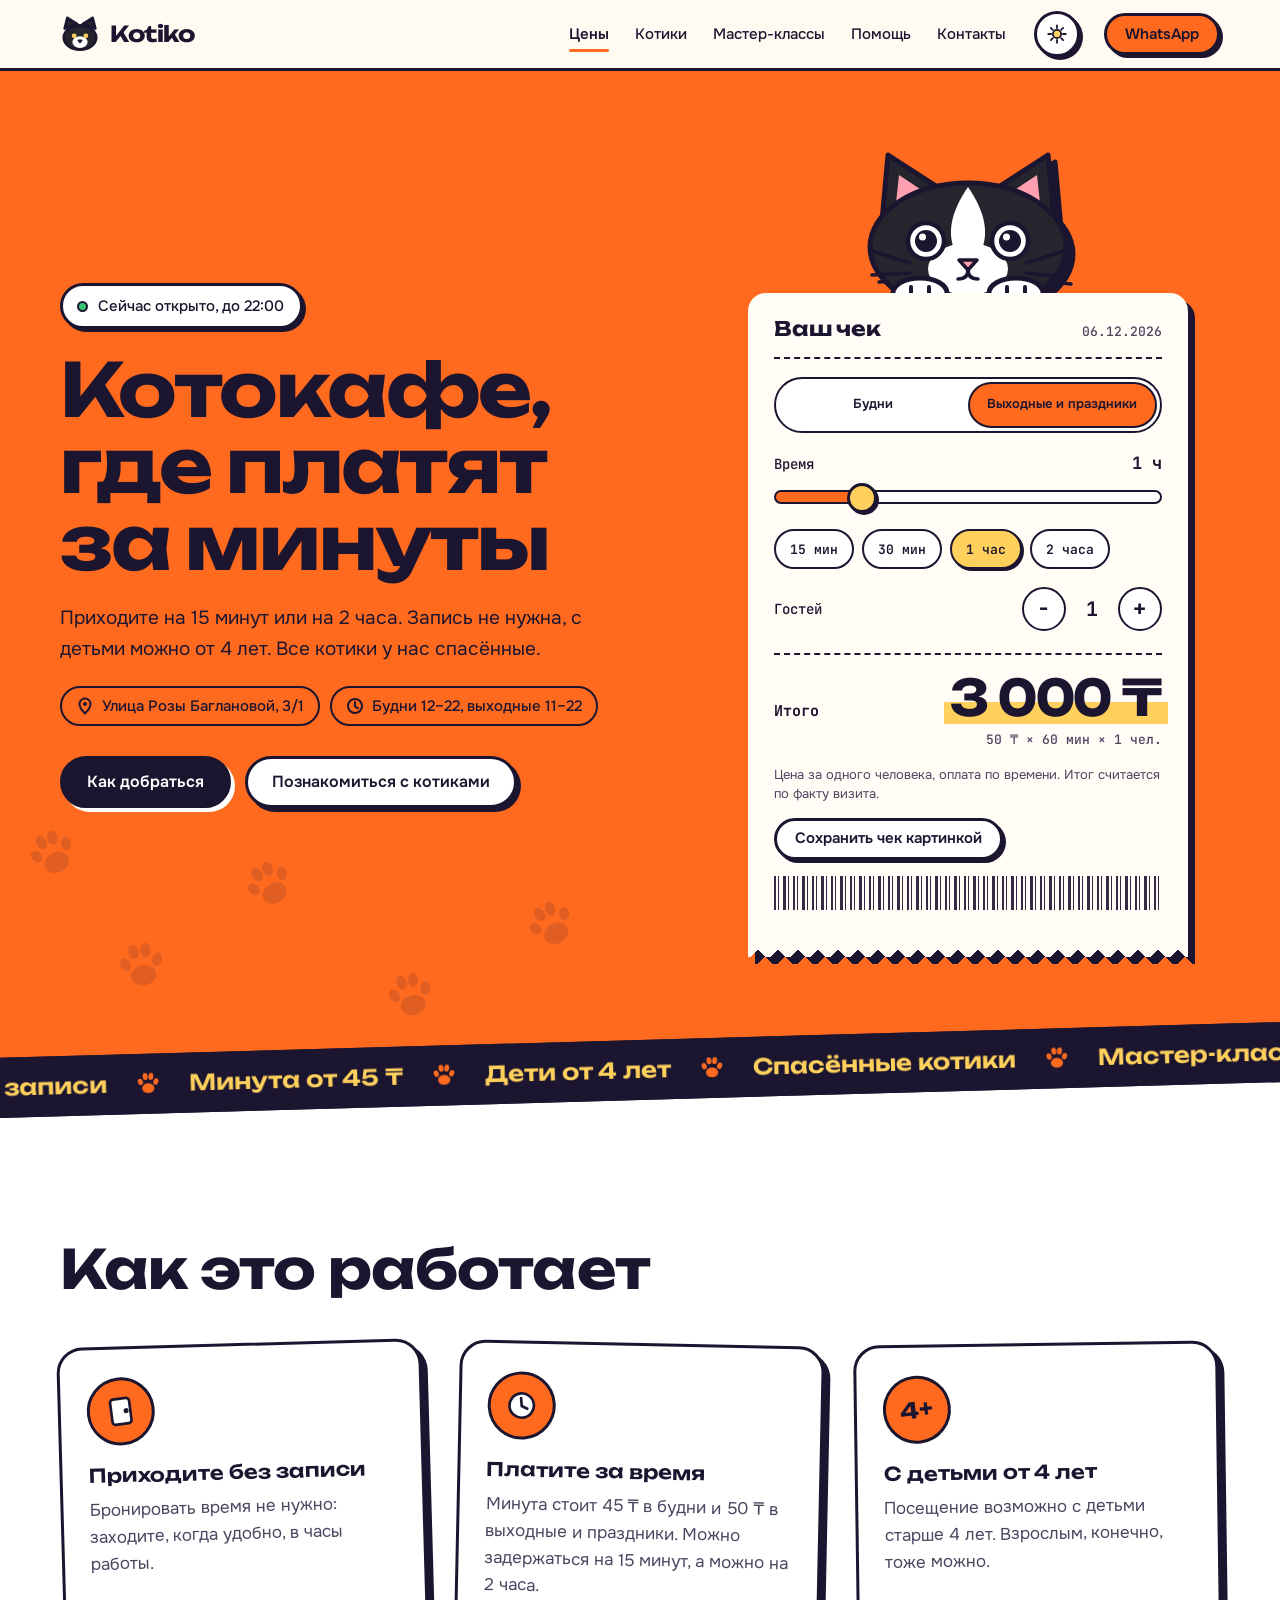
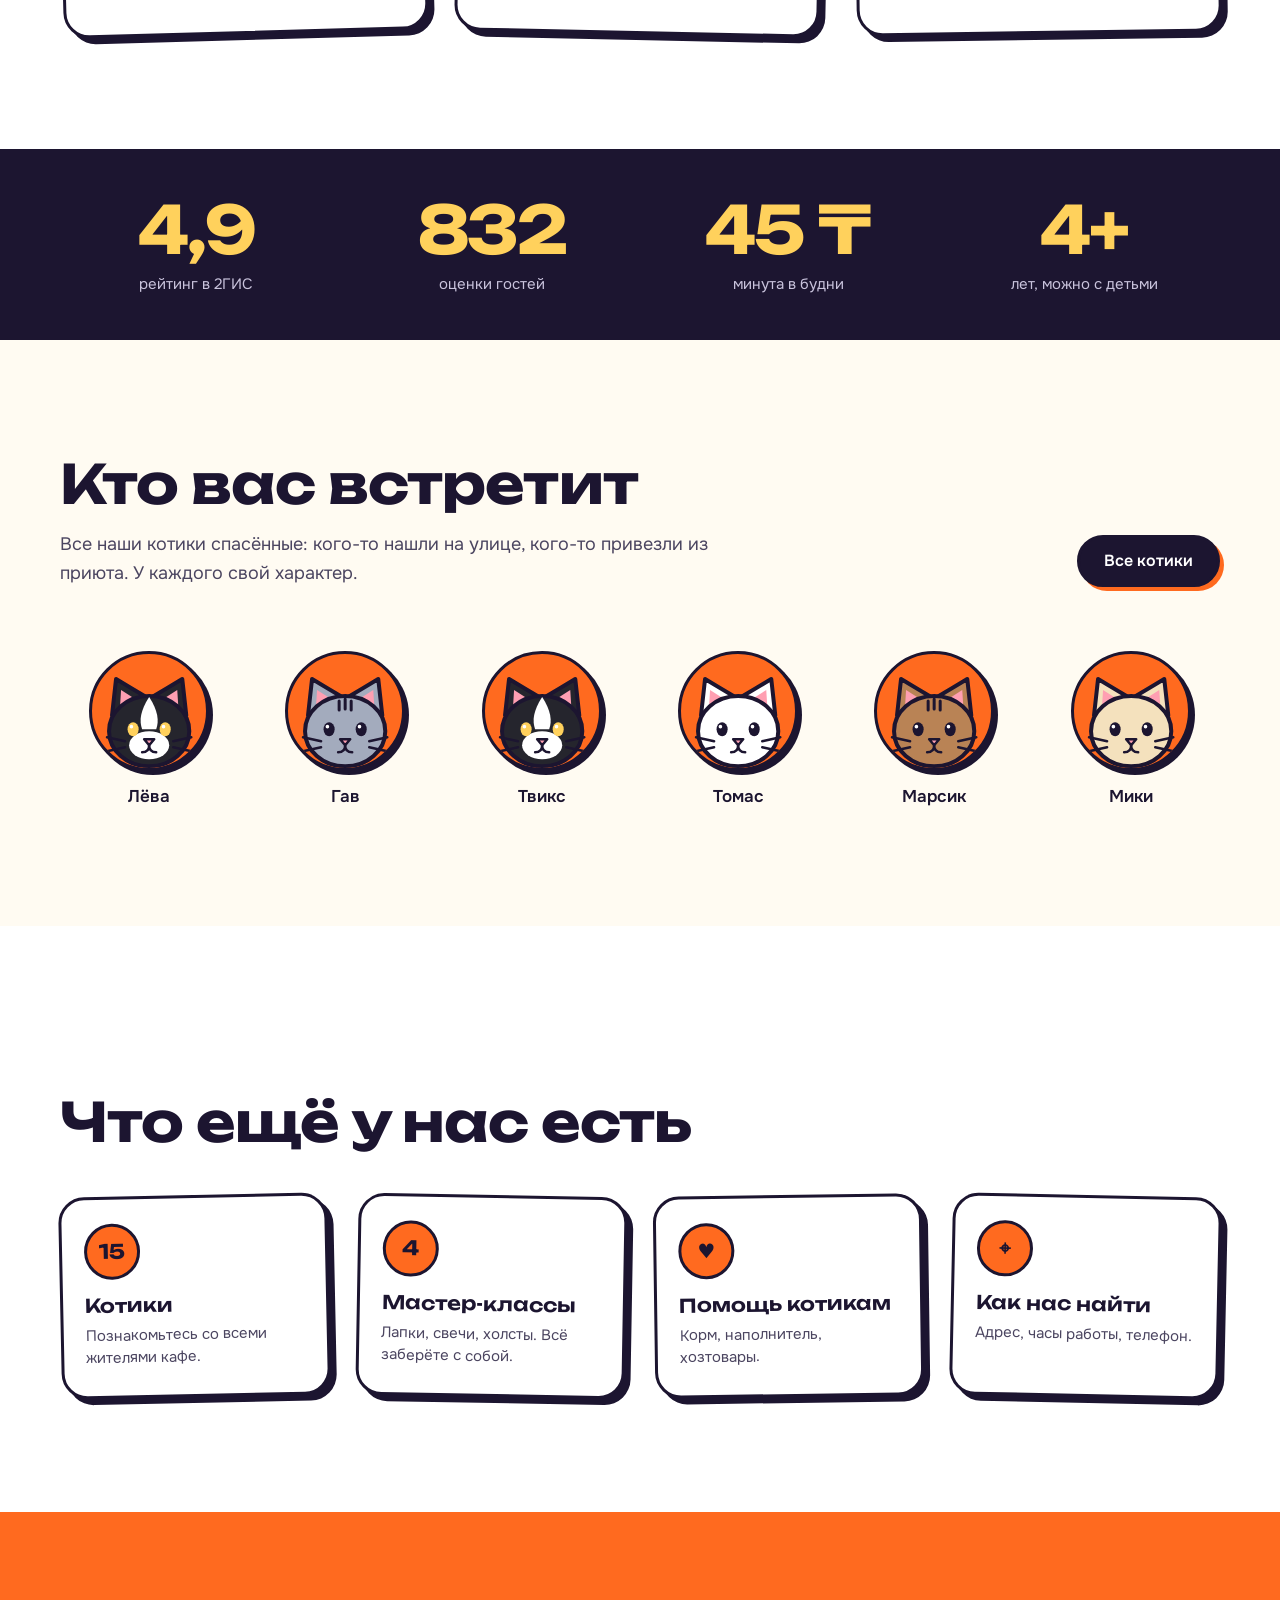
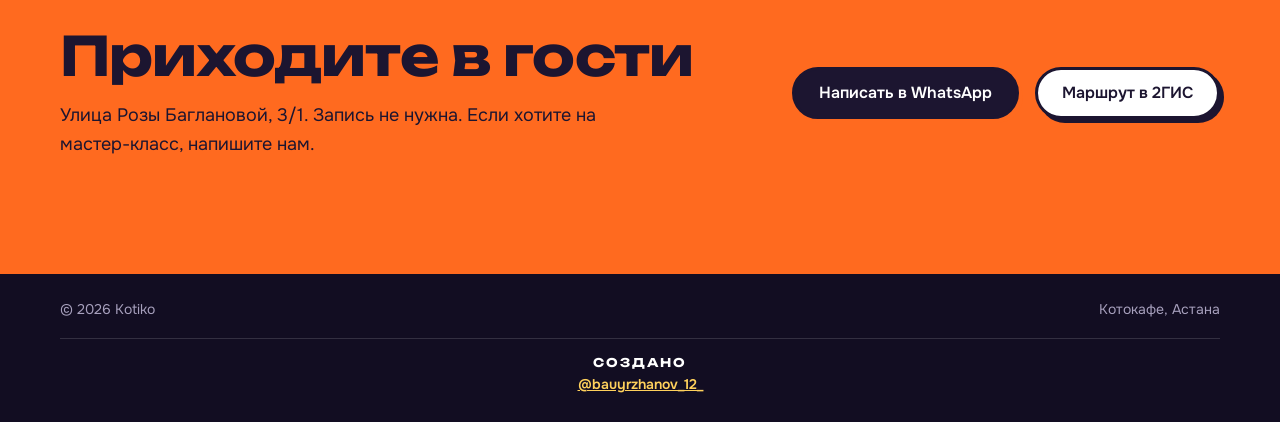
==== commit ee209b0e: "Remove corner cat Co-Authored-By: Claude Sonnet 5.5 <noreply@anthropic.com> Claude-Session: https://" ====
--- a/index.html
+++ b/index.html
@@ -287,21 +287,6 @@
   <p class="foot-made"><span>Создано</span><a href="https://instagram.com/bauyrzhanov_12_" target="_blank" rel="noopener">@bauyrzhanov_12_</a></p>
 </footer>
 
-<button class="corner" id="corner" type="button" aria-label="Котик: погладить"><span class="corner__bubble" aria-hidden="true">мяу!</span><svg class="corner__head" viewBox="0 0 260 150" aria-hidden="true">
-          <g class="ear ear--l"><polygon points="44,74 50,8 112,48" fill="#25252d" stroke="#1c1530" stroke-width="5" stroke-linejoin="round"/><polygon points="58,56 61,28 88,46" fill="#ff9fb2"/></g>
-          <g class="ear ear--r"><polygon points="216,74 210,8 148,48" fill="#25252d" stroke="#1c1530" stroke-width="5" stroke-linejoin="round"/><polygon points="202,56 199,28 172,46" fill="#ff9fb2"/></g>
-          <ellipse cx="130" cy="100" rx="98" ry="64" fill="#25252d" stroke="#1c1530" stroke-width="5"/>
-          <path d="M130 40c-18 26-20 46-14 62h28c6-16 4-36-14-62z" fill="#fff"/>
-          <ellipse cx="130" cy="122" rx="40" ry="26" fill="#fff"/>
-          <g class="eye" transform="translate(88 94)"><g class="blink"><circle class="sclera" r="18" fill="#fff" stroke="#1c1530" stroke-width="4.500"/><g class="pupil"><circle r="11" fill="#1c1530"/><circle cx="-3.500" cy="-4" r="3.500" fill="#fff"/></g></g></g>
-          <g class="eye" transform="translate(172 94)"><g class="blink"><circle class="sclera" r="18" fill="#fff" stroke="#1c1530" stroke-width="4.500"/><g class="pupil"><circle r="11" fill="#1c1530"/><circle cx="-3.500" cy="-4" r="3.500" fill="#fff"/></g></g></g>
-          <path d="M121 113h18l-9 10z" fill="#ff9fb2" stroke="#1c1530" stroke-width="3.500" stroke-linejoin="round"/>
-          <path d="M130 123q0 9-10 9M130 123q0 9 10 9" fill="none" stroke="#1c1530" stroke-width="3.500" stroke-linecap="round"/>
-          <path d="M72 116 34 104M72 126 34 128M188 116l38-12M188 126l38 4" stroke="#1c1530" stroke-width="3.500" stroke-linecap="round"/>
-        
-          <g fill="#fff" stroke="#1c1530" stroke-width="5"><ellipse cx="82" cy="146" rx="27" ry="15"/><ellipse cx="178" cy="146" rx="27" ry="15"/></g>
-          <path d="M73 140v12M91 140v12M169 140v12M187 140v12" stroke="#1c1530" stroke-width="4" stroke-linecap="round"/>
-        </svg></button>
 <a class="wa-fab" href="#" data-wa="hello" aria-label="Написать в WhatsApp" target="_blank" rel="noopener"><svg viewBox="0 0 32 32" width="30" height="30" aria-hidden="true"><path d="M16 4C9.400 4 4 9.300 4 15.900c0 2.300.7 4.500 1.900 6.300L4.500 28l6-1.500c1.700.9 3.600 1.400 5.500 1.400 6.600 0 12-5.300 12-11.900S22.600 4 16 4z" fill="#fff" stroke="#1c1530" stroke-width="2.200" stroke-linejoin="round"/><path d="M12 10.500c.3-.5.900-.5 1.200 0l1 2c.2.400.1.800-.2 1.100l-.6.700c.8 1.600 2.100 2.900 3.800 3.700l.7-.8c.3-.3.700-.4 1.100-.2l2 1c.5.300.6.800.3 1.300-.7 1.200-1.700 1.800-3.100 1.600C14.900 20 11.600 16.600 10.800 13c-.1-1.200.3-2.100 1.200-2.500z" fill="#1c1530"/></svg></a>
 <script src="js/data.js"></script>
 <script src="js/app.js"></script>
--- a/css/style.css
+++ b/css/style.css
@@ -462,21 +462,10 @@
 .trail svg.is-lit { opacity: .9; fill: var(--tang); transform: translateY(0) scale(1) rotate(90deg); }
 .nav { z-index: 2; }
 
-/* corner cat */
-.corner { position: fixed; left: 16px; bottom: 0; z-index: 25; width: 128px; padding: 0; border: 0; background: none; cursor: pointer; transform: translateY(105%); transition: transform .6s var(--spring); filter: drop-shadow(3px 3px 0 var(--ink)); }
-.corner.is-on { transform: translateY(26%); }
-.corner.is-on:hover, .corner.is-meow { transform: translateY(8%); }
-.corner__head { display: block; width: 100%; height: auto; overflow: visible; }
-.corner__bubble { position: absolute; left: 70%; top: -26px; padding: 3px 12px; background: #fff; border: 2.5px solid var(--ink); border-radius: 999px; font: 700 14px/1.4 var(--display); opacity: 0; transform: translateY(8px) scale(.8); transition: opacity .2s, transform .3s var(--spring); pointer-events: none; white-space: nowrap; }
-.corner.is-meow .corner__bubble { opacity: 1; transform: none; }
-.corner .ear--l, .corner .ear--r { transform-box: fill-box; transform-origin: 50% 100%; }
-.corner.is-meow .ear--l { animation: ear-l .5s var(--spring); }
-.corner.is-meow .ear--r { animation: ear-r .5s var(--spring) .08s; }
-
 /* whatsapp button on phones */
 .wa-fab { display: none; position: fixed; right: 16px; bottom: 16px; z-index: 40; width: 60px; height: 60px; place-items: center; border-radius: 50%; background: #35c46f; border: var(--bw) solid var(--ink); box-shadow: 4px 4px 0 var(--ink); transition: transform .15s var(--spring); }
 .wa-fab:active { transform: translate(3px, 3px); box-shadow: 1px 1px 0 var(--ink); }
-@media (max-width: 900px) { .wa-fab { display: grid; } .corner { width: 104px; left: 10px; } }
+@media (max-width: 900px) { .wa-fab { display: grid; } }
 
 /* theme toggle */
 .theme { width: 46px; height: 46px; flex: none; padding: 0; background: #fff; border: var(--bw) solid var(--ink); border-radius: 50%; box-shadow: 3px 3px 0 var(--ink); cursor: pointer; display: grid; place-items: center; transition: transform .15s var(--spring); }
@@ -505,7 +494,6 @@
 [data-theme="dark"] .voice .link, [data-theme="dark"] .cat__more, [data-theme="dark"] .sticker .link { color: var(--ink); }
 [data-theme="dark"] .meet__item { color: #f6f0e4; }
 [data-theme="dark"] .logo { color: #f6f0e4; }
-[data-theme="dark"] .corner, [data-theme="dark"] .receipt { filter: drop-shadow(3px 3px 0 #05030b); }
 [data-theme="dark"] .receipt { filter: drop-shadow(7px 7px 0 #05030b); }
 [data-theme="dark"] .hero .receipt { filter: drop-shadow(7px 7px 0 var(--ink)); }
 .trail { top: calc(100% - 12px); height: 20px; }
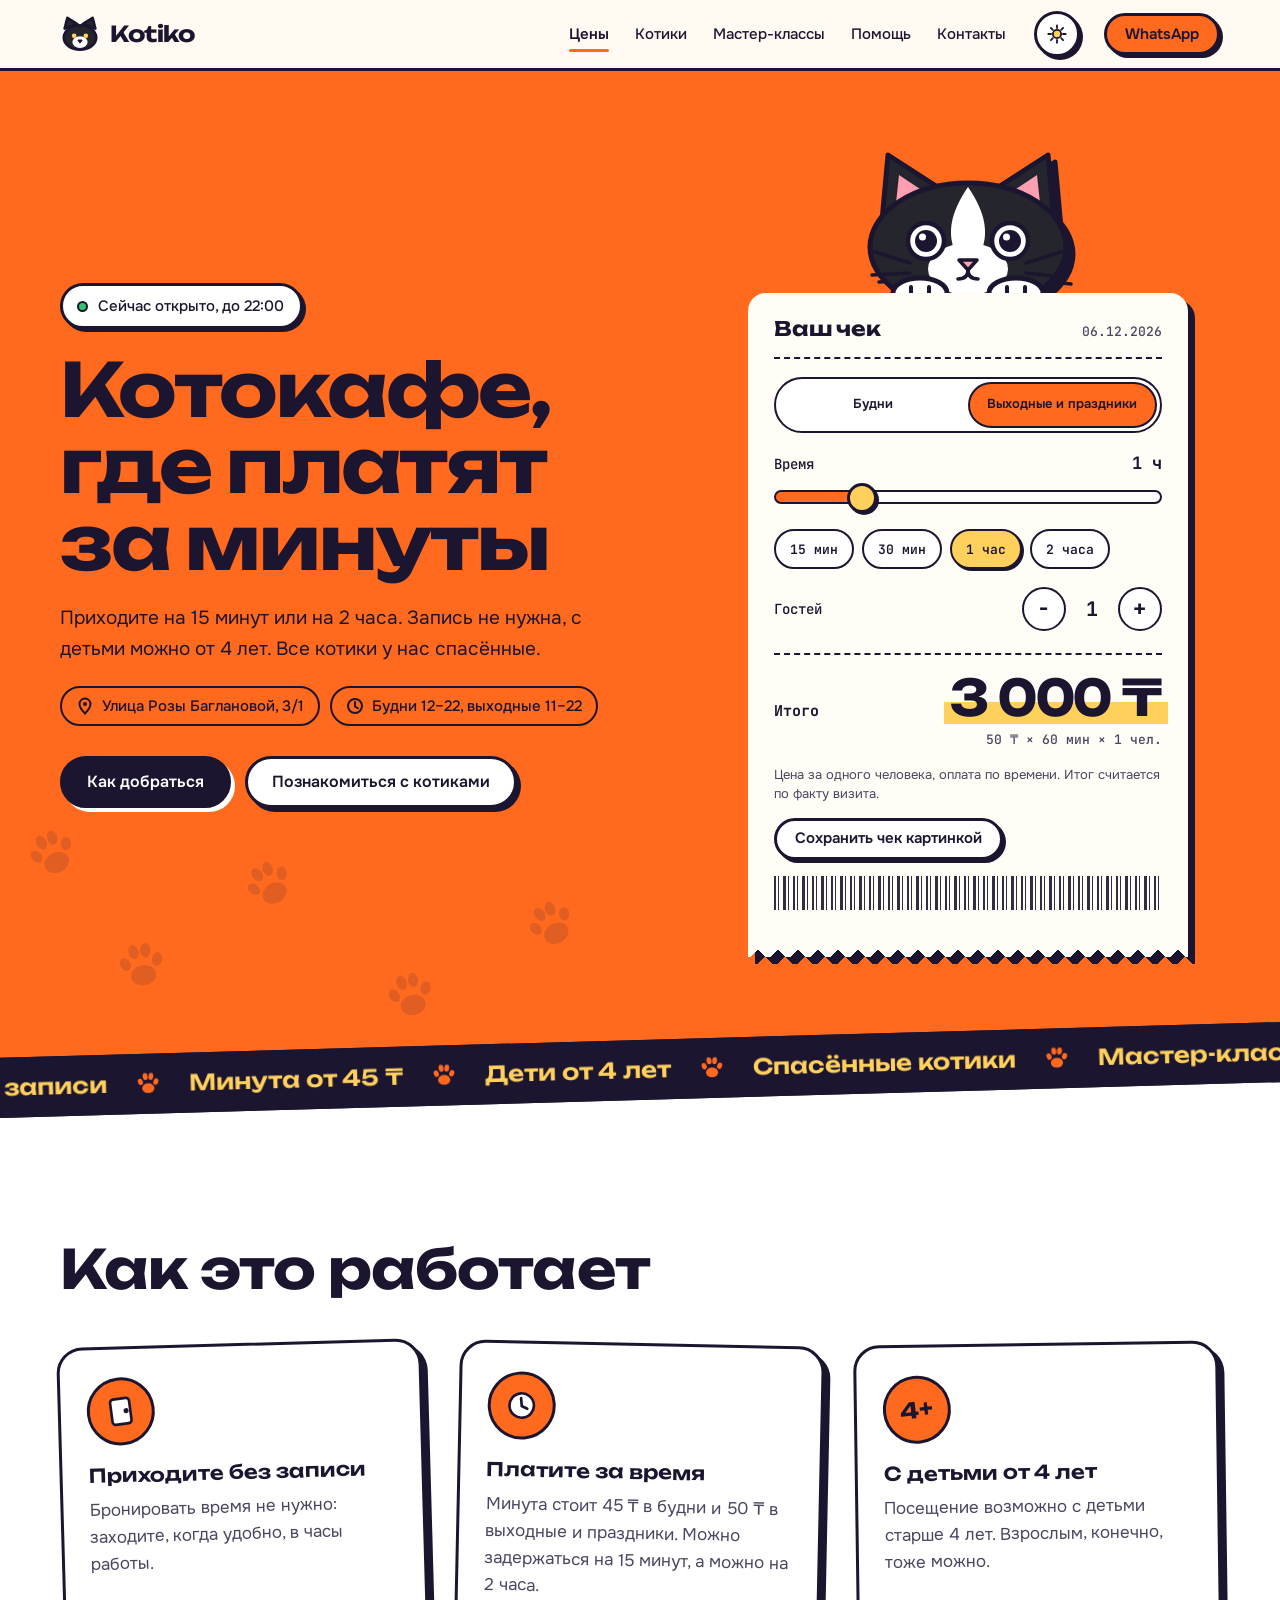
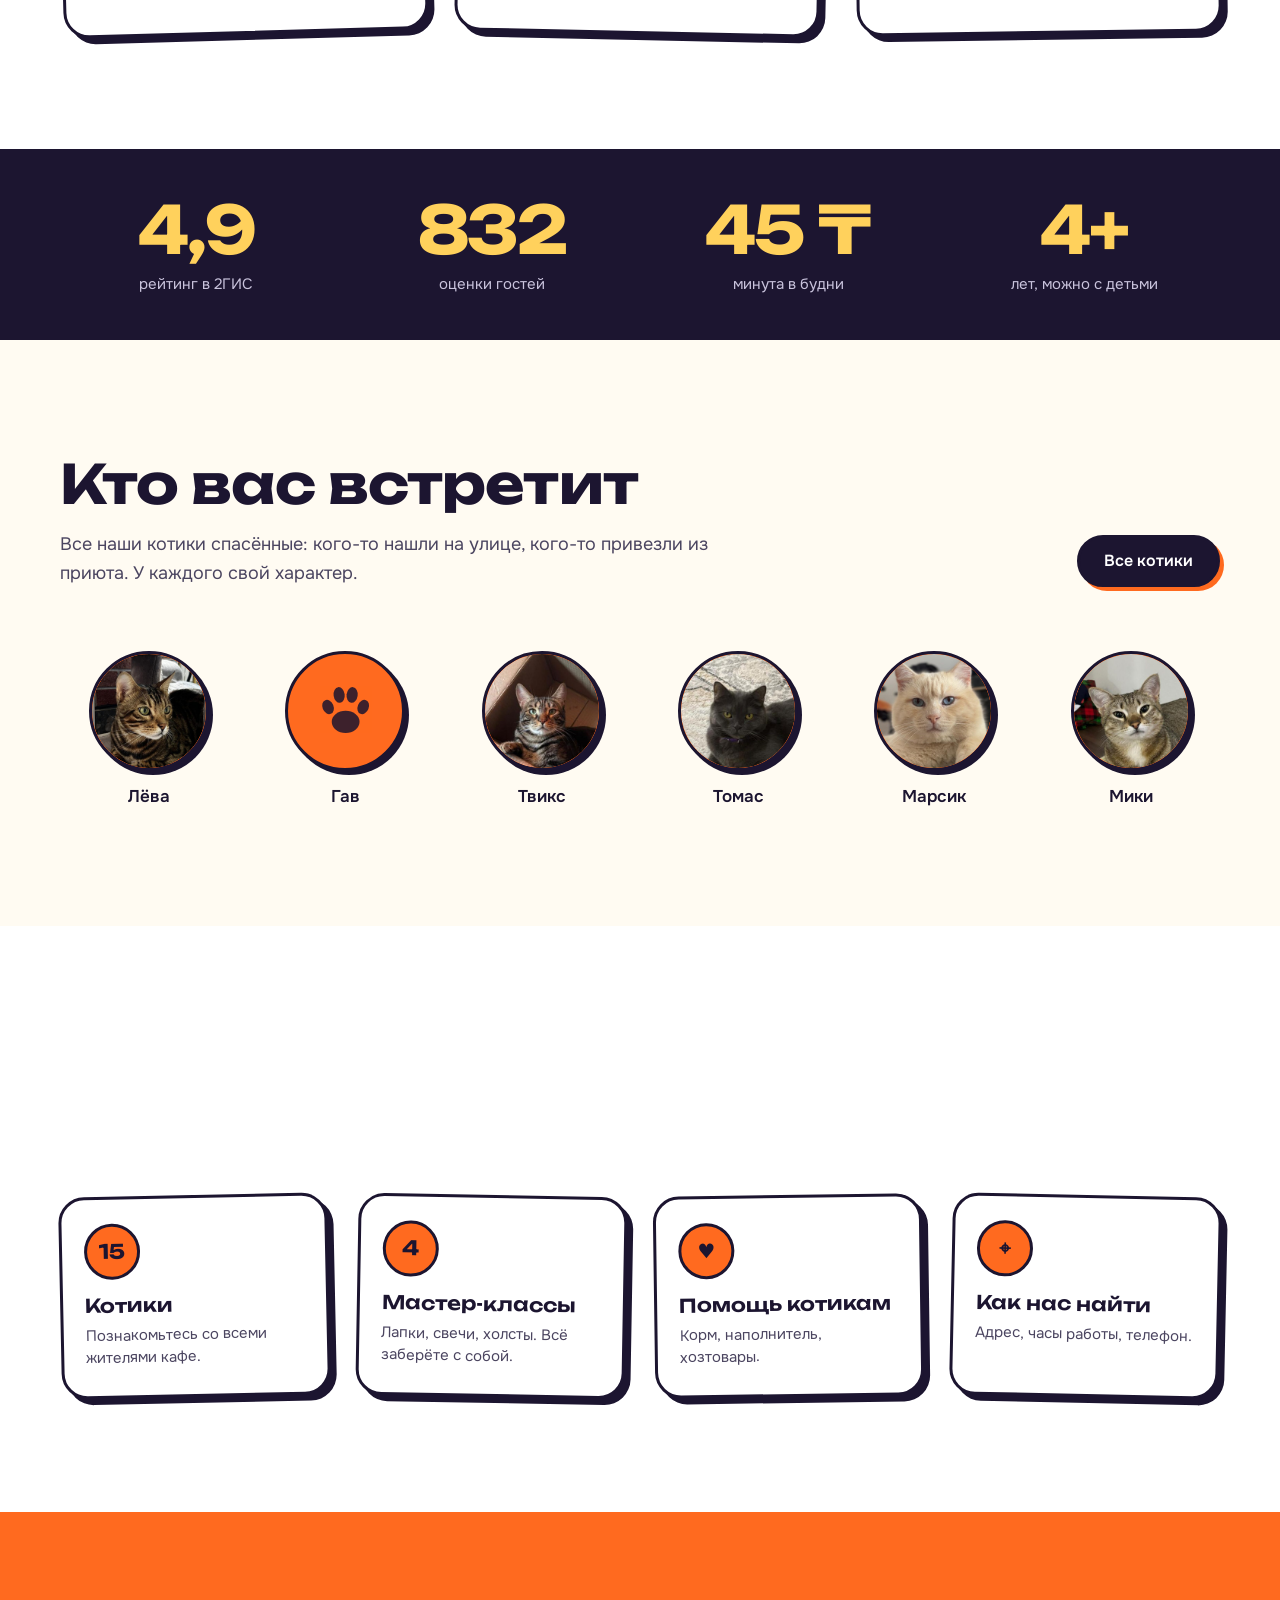
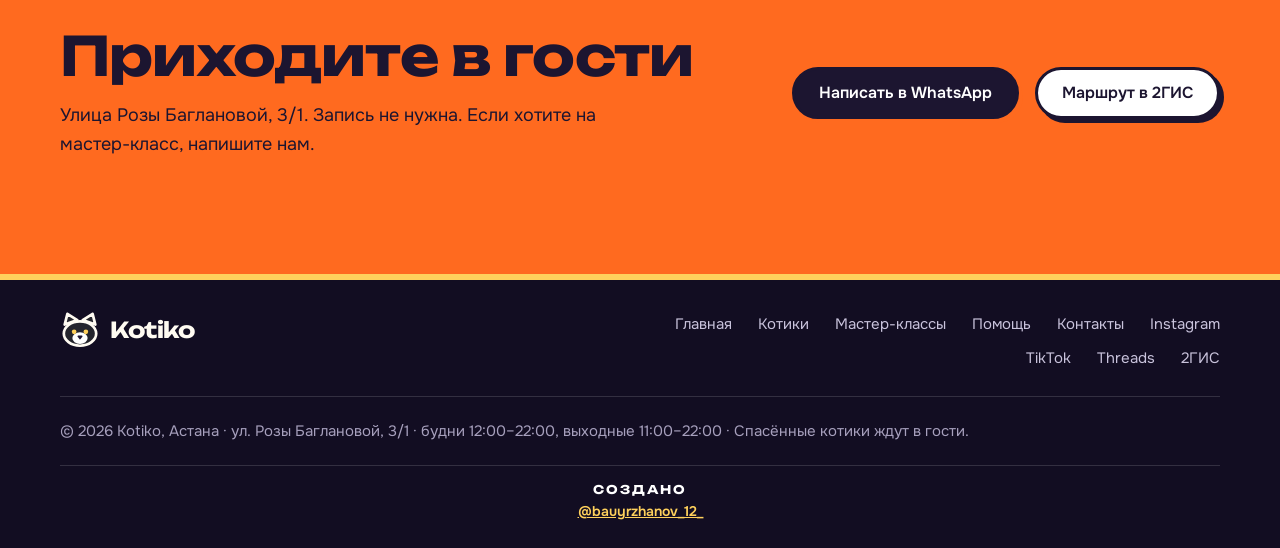
==== commit d2e53ac4: "Footer like Study On, fix dark text in contacts on dark theme Co-Authored-By: Claude Sonnet 5.5 <nor" ====
--- a/index.html
+++ b/index.html
@@ -280,10 +280,11 @@
 </main>
 
 <footer class="footer">
-  <div class="wrap footer__in">
-    <span>© <span id="year"></span> Kotiko</span>
-    <span>Котокафе, Астана</span>
-  </div>
+  <div class="wrap footer__top">
+    <a class="logo footer__logo" href="./" aria-label="Kotiko, на главную"><svg class="logo__mark" viewBox="0 0 44 40" aria-hidden="true"><path d="M5 14 8 2l11 7zM39 14 36 2 25 9z" fill="#25252d" stroke="#fffbf2" stroke-width="3" stroke-linejoin="round"/><ellipse cx="22" cy="24" rx="18" ry="13.500" fill="#25252d" stroke="#fffbf2" stroke-width="3"/><ellipse cx="22" cy="29" rx="8.500" ry="6.500" fill="#fff"/><circle cx="15.500" cy="22" r="2.600" fill="#ffd15c"/><circle cx="28.500" cy="22" r="2.600" fill="#ffd15c"/><path d="M20 27h4l-2 2.600z" fill="#ff9fb2" stroke="#1c1530" stroke-width="1.600" stroke-linejoin="round"/></svg><span>Kotiko</span></a>
+    <nav class="footer__nav" aria-label="Страницы сайта"><a href="./">Главная</a><a href="cats">Котики</a><a href="classes">Мастер-классы</a><a href="help">Помощь</a><a href="contacts">Контакты</a><a href="https://www.instagram.com/kotiko_cafe/" target="_blank" rel="noopener">Instagram</a><a href="https://www.tiktok.com/@kotiko_cafe" target="_blank" rel="noopener">TikTok</a><a href="https://www.threads.com/@kotiko_cafe" target="_blank" rel="noopener">Threads</a><a href="https://2gis.kz/astana/firm/70000001091591591" target="_blank" rel="noopener">2ГИС</a></nav>
+  </div>
+  <p class="wrap footer__copy">© <span id="year"></span> Kotiko, Астана · ул. Розы Баглановой, 3/1 · будни 12:00–22:00, выходные 11:00–22:00 · Спасённые котики ждут в гости.</p>
   <p class="foot-made"><span>Создано</span><a href="https://instagram.com/bauyrzhanov_12_" target="_blank" rel="noopener">@bauyrzhanov_12_</a></p>
 </footer>
 
--- a/css/style.css
+++ b/css/style.css
@@ -58,7 +58,7 @@
 .btn--butter { --bg: var(--butter); }
 .btn--white { --bg: #fff; }
 .btn--ink { --bg: var(--ink); --fg: #fff; --shc: var(--tang); }
-.section--ink .btn { --shc: var(--butter); border-color: var(--paper); }
+.section--ink .btn { --shc: var(--butter); border-color: #fffbf2; }
 .section--ink .btn--white { --shc: var(--tang); }
 
 /* top bar */
@@ -209,7 +209,7 @@
 .section--tang { background: var(--tang); }
 .section--orange { background: var(--tang); overflow: hidden; }
 .section--ink .lead { color: #c9c3dc; }
-.section--ink { background: var(--ink); color: var(--paper); }
+.section--ink { background: var(--ink); color: #fffbf2; }
 
 .sticker {
   background: #fff; border: var(--bw) solid var(--ink); border-radius: 26px; box-shadow: var(--sh);
@@ -502,3 +502,35 @@
 [data-theme="dark"] .logo__mark path, [data-theme="dark"] .logo__mark ellipse:first-of-type { stroke: #f6f0e4; }
 [data-theme="dark"] .hero, [data-theme="dark"] .section--orange, [data-theme="dark"] .nf { color: var(--ink); }
 @media (max-width: 620px) { .class p { padding-right: 0; } .class h3 { padding-right: 70px; } }
+
+.help__btns { display: flex; flex-wrap: wrap; gap: 16px; }
+.help__note { font-size: 15px !important; max-width: 30em; }
+@media (max-width: 620px) { .help__btns .btn { width: 100%; } }
+
+/* class photos */
+.class { padding: 0 0 26px; gap: 14px; overflow: visible; }
+.class > :not(.class__photo):not(.class__price) { margin-inline: 28px; }
+.class__photo { display: block; width: 100%; aspect-ratio: 5 / 4; object-fit: cover; border-radius: 23px 23px 0 0; border-bottom: var(--bw) solid var(--ink); }
+.class__icon { position: relative; z-index: 1; margin-top: -48px; margin-bottom: -2px; box-shadow: 3px 3px 0 var(--ink); }
+.class p, .class h3 { padding-right: 0; }
+.class.no-photo { padding-top: 30px; }
+.class.no-photo .class__icon { margin-top: 0; }
+.class__foot { margin-inline: 28px; }
+
+/* smooth theme switch */
+.theme-anim, .theme-anim *, .theme-anim *::before, .theme-anim *::after { transition: background-color .45s ease, color .45s ease, border-color .45s ease, fill .45s ease, stroke .45s ease, box-shadow .45s ease !important; }
+
+/* photo placeholder: paw instead of a drawn cat */
+.cat__ava svg.ava-paw { width: 52%; height: 52%; margin: auto; fill: var(--ink); opacity: .85; filter: none; overflow: visible; }
+
+/* footer like study on */
+.footer { border-top: 6px solid var(--butter); background: #120d22; color: #a7a0bd; font-size: 15px; }
+.footer__top { display: flex; align-items: flex-start; justify-content: space-between; gap: 28px; padding-block: 32px 26px; border-bottom: 1px solid rgba(255,255,255,.14); }
+.footer__logo { color: #fffbf2; flex: none; }
+.footer__nav { display: flex; flex-wrap: wrap; justify-content: flex-end; gap: 10px 26px; max-width: 560px; }
+.footer__nav a { text-decoration: none; color: #c9c3dc; }
+.footer__nav a:hover { color: var(--butter); }
+.footer__copy { margin: 0 auto; padding-block: 22px 8px; }
+.foot-made { margin-top: 14px; }
+.footer__in { display: none; }
+@media (max-width: 800px) { .footer__top { flex-direction: column; } .footer__nav { justify-content: flex-start; } }
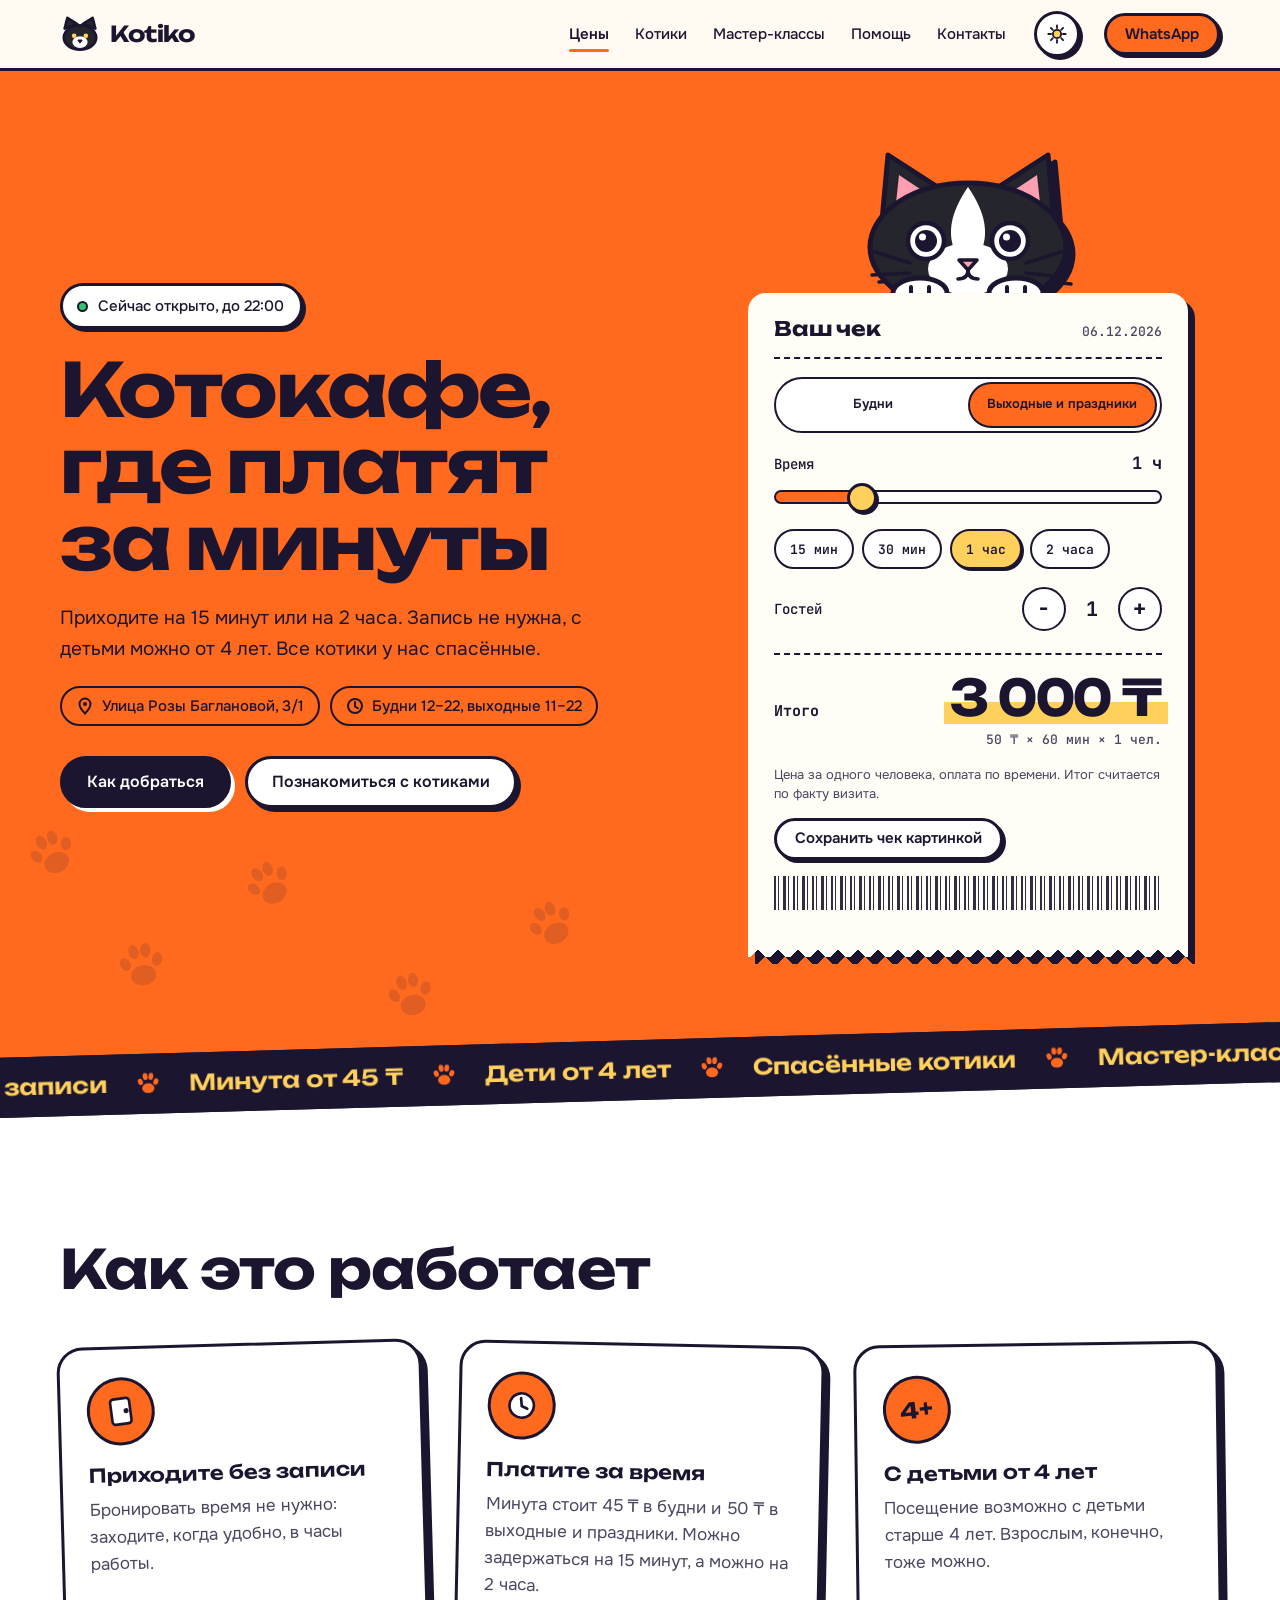
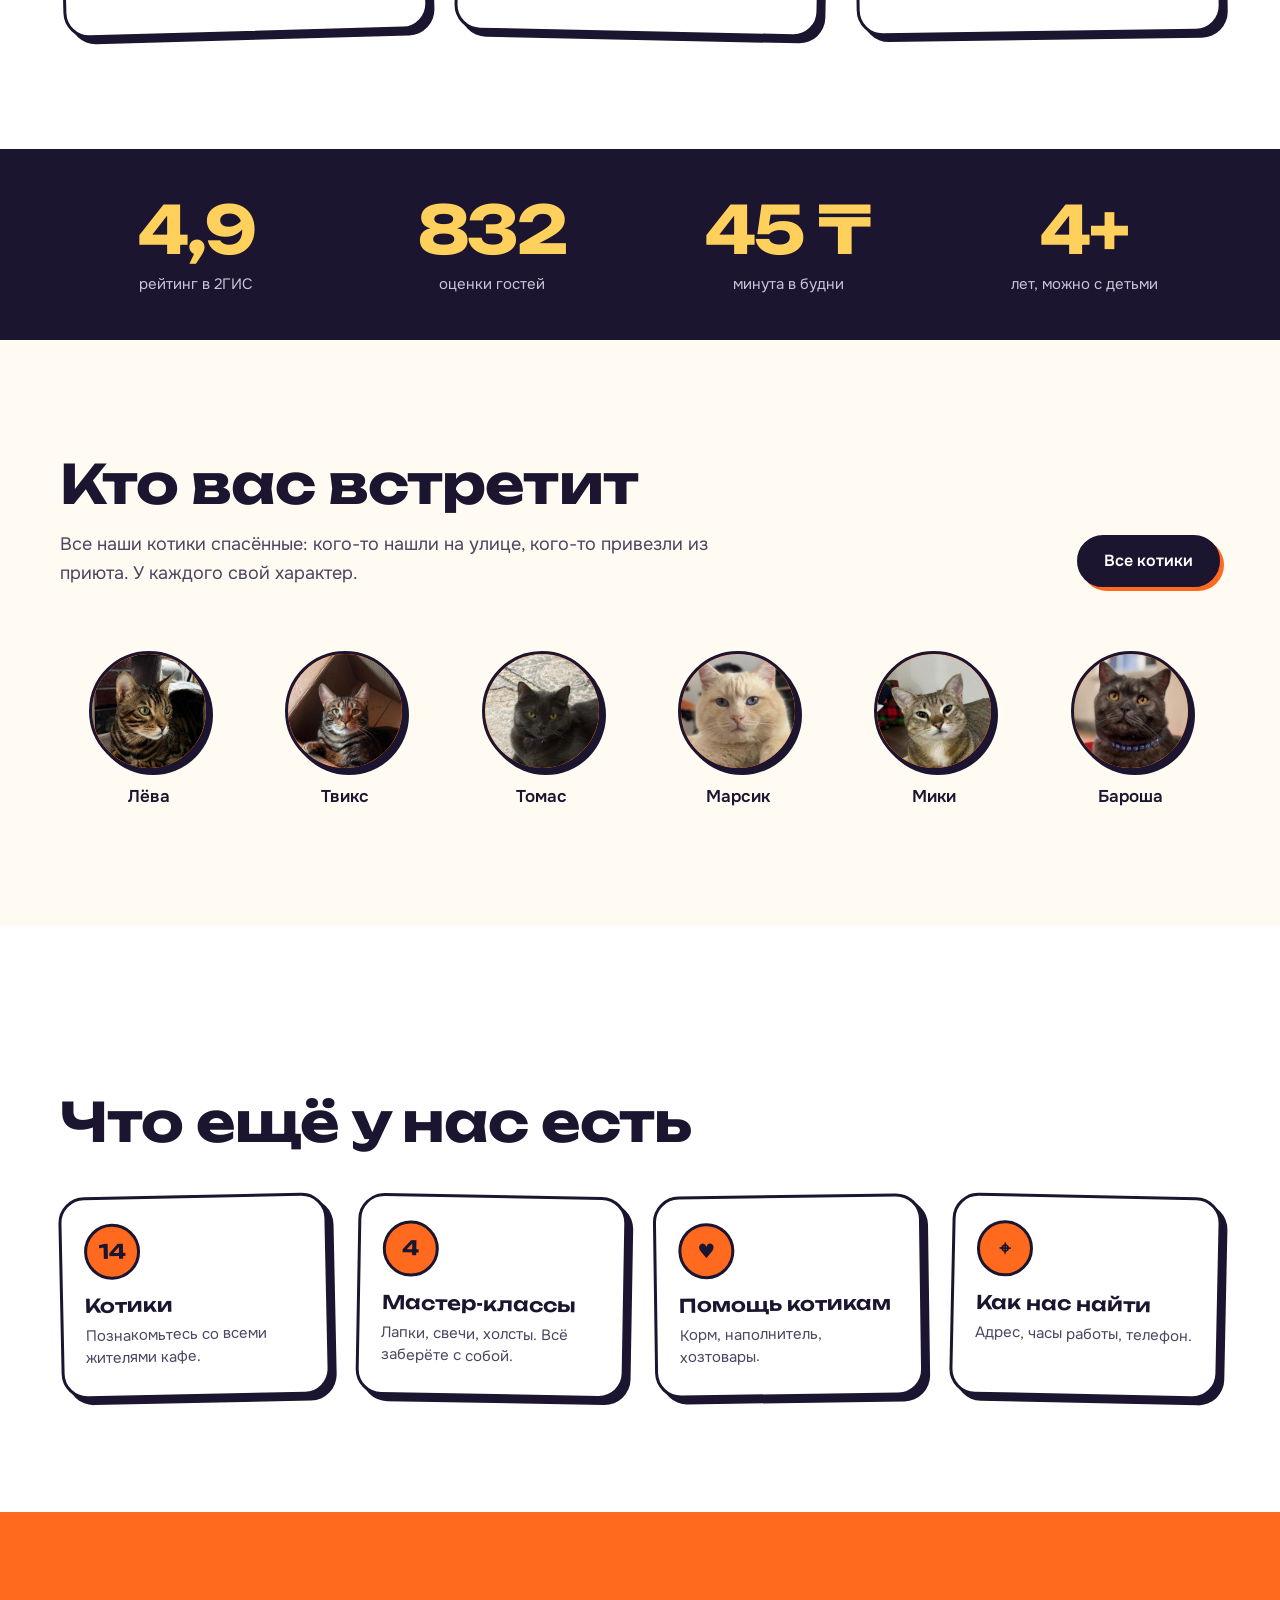
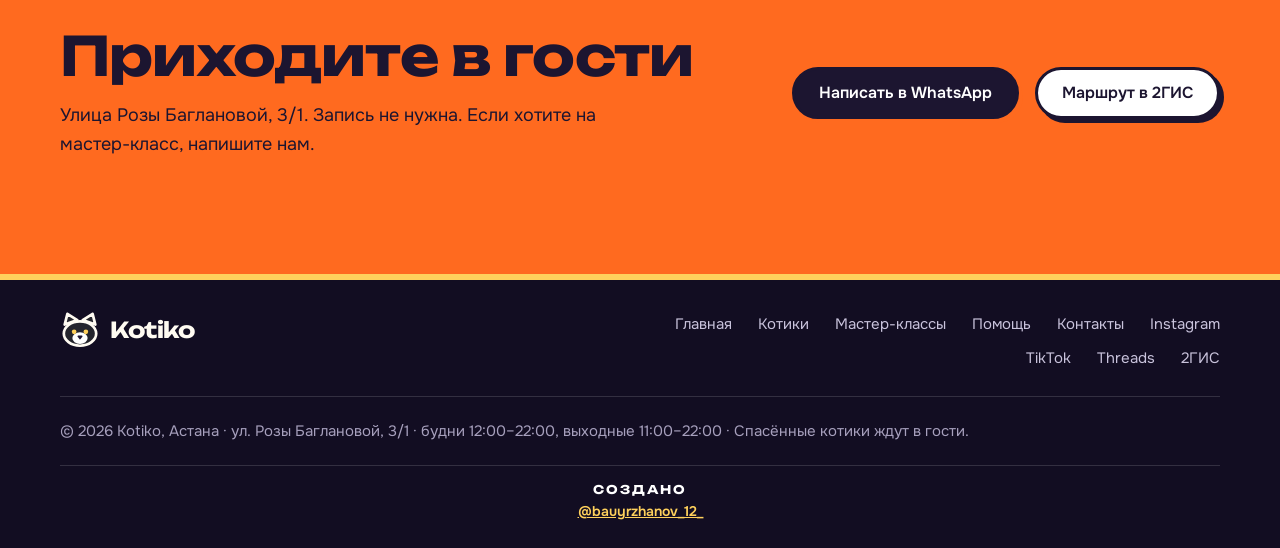
==== commit b9e2abc8: "Remove Gav from the cats list Co-Authored-By: Claude Sonnet 5.5 <noreply@anthropic.com> Claude-Sessi" ====
--- a/index.html
+++ b/index.html
@@ -256,7 +256,7 @@
   <div class="wrap">
     <h2 data-reveal="rise">Что ещё у нас есть</h2>
     <ul class="tiles">
-      <li data-reveal="pop" style="--r:-1.2deg"><a class="sticker tile" href="cats"><span class="tile__n">15</span><h3>Котики</h3><p>Познакомьтесь со всеми жителями кафе.</p></a></li>
+      <li data-reveal="pop" style="--r:-1.2deg"><a class="sticker tile" href="cats"><span class="tile__n">14</span><h3>Котики</h3><p>Познакомьтесь со всеми жителями кафе.</p></a></li>
       <li data-reveal="pop" style="--r:1deg;--d:.08s"><a class="sticker tile" href="classes"><span class="tile__n">4</span><h3>Мастер-классы</h3><p>Лапки, свечи, холсты. Всё заберёте с собой.</p></a></li>
       <li data-reveal="pop" style="--r:-.8deg;--d:.16s"><a class="sticker tile" href="help"><span class="tile__n">♥</span><h3>Помощь котикам</h3><p>Корм, наполнитель, хозтовары.</p></a></li>
       <li data-reveal="pop" style="--r:1.2deg;--d:.24s"><a class="sticker tile" href="contacts"><span class="tile__n">⌖</span><h3>Как нас найти</h3><p>Адрес, часы работы, телефон.</p></a></li>
--- a/css/style.css
+++ b/css/style.css
@@ -198,7 +198,6 @@
 /* ticker strip across the hero edge */
 .ticker { position: relative; z-index: 5; margin: -44px -4vw -26px; padding: 14px 0; background: var(--ink); color: var(--butter); transform: rotate(-1.6deg); overflow: hidden; border-block: var(--bw) solid var(--ink); }
 .ticker__track { display: flex; width: max-content; animation: marquee 34s linear infinite; }
-.ticker:hover .ticker__track, .ticker.is-paused .ticker__track { animation-play-state: paused; }
 .ticker__group { display: flex; align-items: center; gap: 28px; padding-right: 28px; font: 600 clamp(17px, 2vw, 22px)/1 var(--display); white-space: nowrap; }
 .ticker__group svg { width: 26px; height: 26px; fill: var(--tang); flex: none; }
 
@@ -434,7 +433,6 @@
 .nf__code { font: 700 clamp(96px, 20vw, 220px)/.9 var(--display); letter-spacing: -.05em; color: var(--ink); }
 .nf__h { font-size: clamp(30px, 5vw, 56px); }
 @media (max-width: 800px) { .voices { grid-template-columns: 1fr; } }
-.ticker { cursor: pointer; }
 
 /* cat cards: tags and story toggle */
 .cats { align-items: start; }
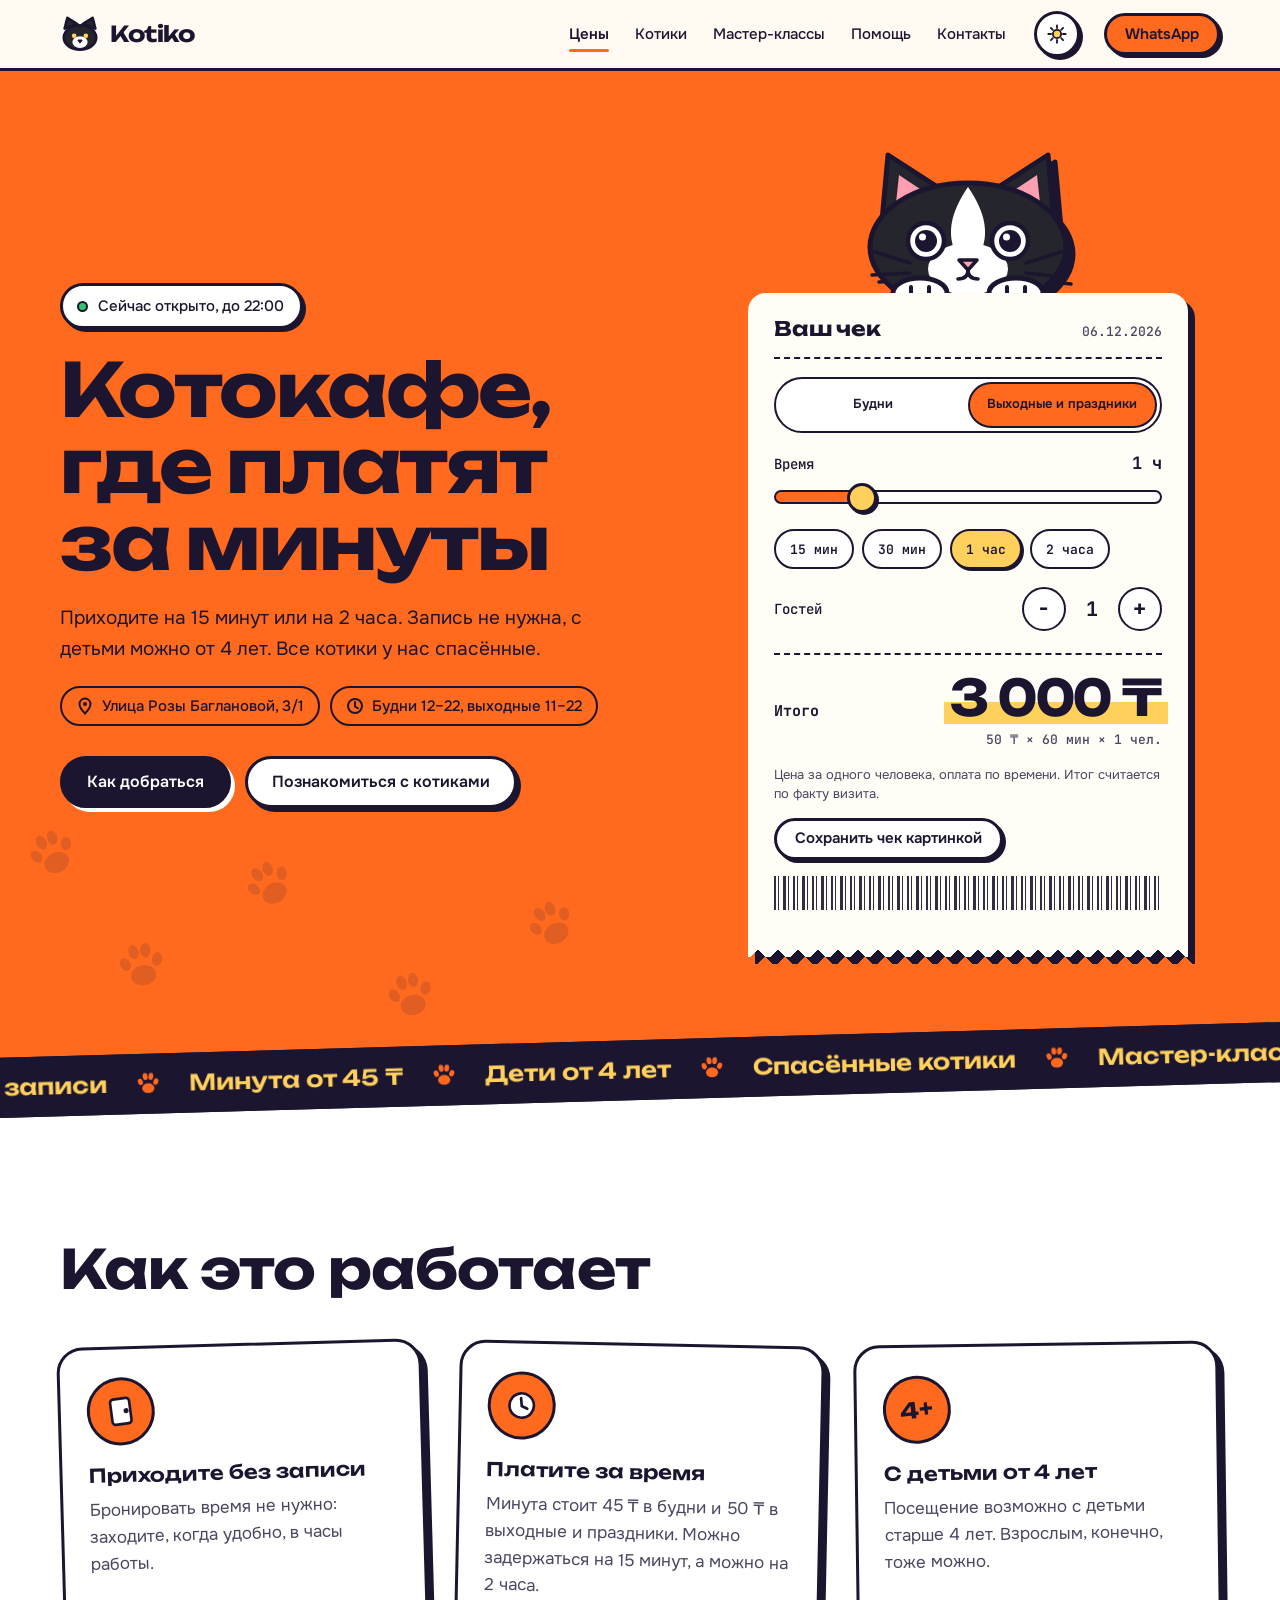
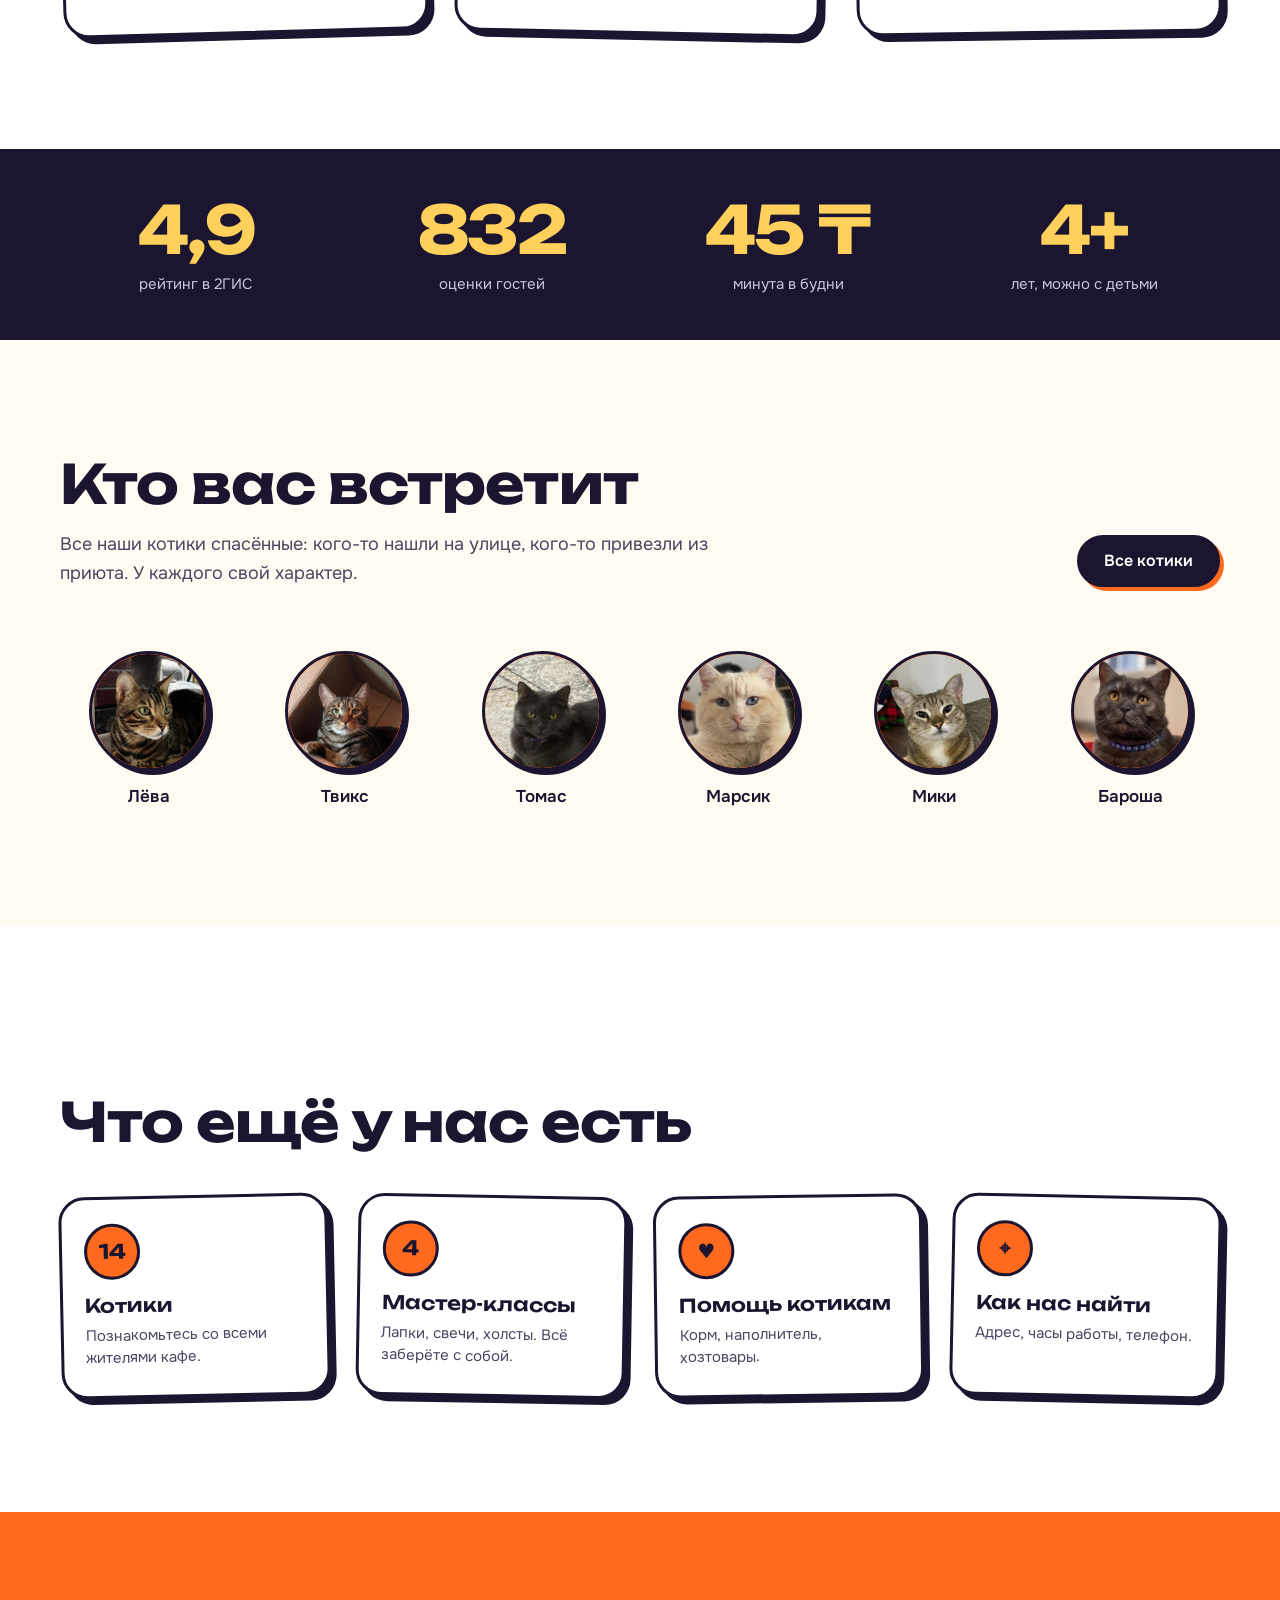
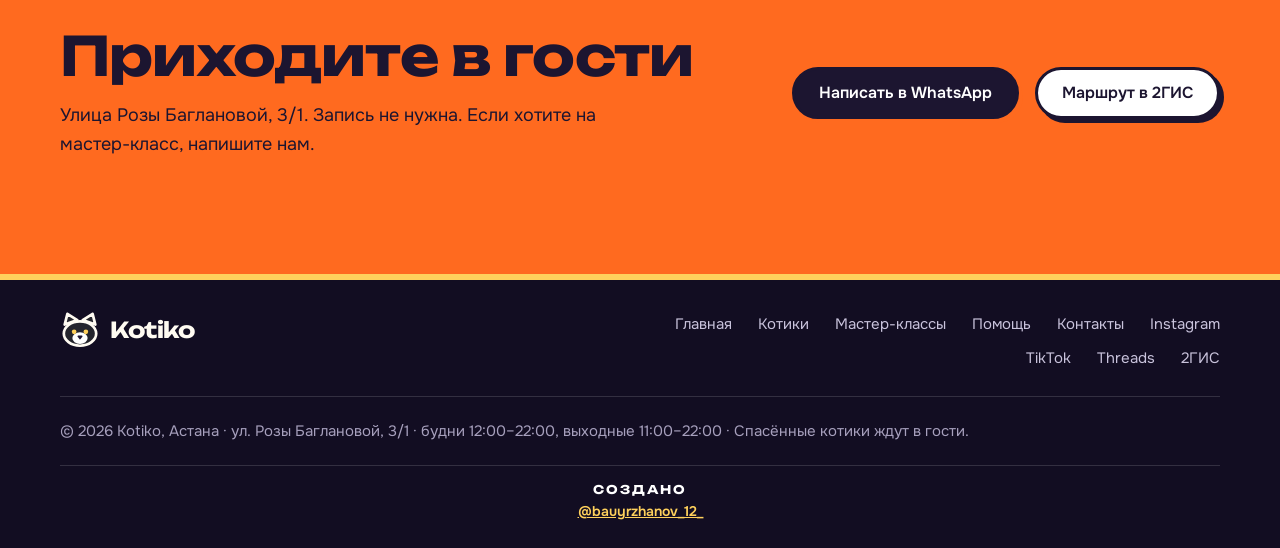
==== commit 0d7f273e: "Optimize: WebP photos, defer scripts, image sizes; new og preview with cat photos Co-Authored-By: Cl" ====
--- a/index.html
+++ b/index.html
@@ -11,7 +11,8 @@
   <meta property="og:description" content="Спасённые котики, оплата за минуты, без записи. Мастер-классы и помощь котикам.">
   <meta property="og:locale" content="ru_RU">
   <meta property="og:url" content="https://kotiko.w-smp.in/">
-  <meta property="og:image" content="https://kotiko.w-smp.in/og.png">
+  <meta property="og:image" content="https://kotiko.w-smp.in/og.jpg?v=2">
+  <meta property="og:image:alt" content="Котокафе Kotiko в Астане: спасённые котики">
   <meta property="og:image:width" content="1200">
   <meta property="og:image:height" content="630">
   <meta name="twitter:card" content="summary_large_image">
@@ -289,7 +290,7 @@
 </footer>
 
 <a class="wa-fab" href="#" data-wa="hello" aria-label="Написать в WhatsApp" target="_blank" rel="noopener"><svg viewBox="0 0 32 32" width="30" height="30" aria-hidden="true"><path d="M16 4C9.400 4 4 9.300 4 15.900c0 2.300.7 4.500 1.900 6.300L4.500 28l6-1.500c1.700.9 3.600 1.400 5.500 1.400 6.600 0 12-5.300 12-11.900S22.600 4 16 4z" fill="#fff" stroke="#1c1530" stroke-width="2.200" stroke-linejoin="round"/><path d="M12 10.500c.3-.5.900-.5 1.200 0l1 2c.2.400.1.800-.2 1.100l-.6.700c.8 1.600 2.100 2.900 3.800 3.700l.7-.8c.3-.3.700-.4 1.100-.2l2 1c.5.300.6.800.3 1.300-.7 1.200-1.700 1.800-3.100 1.600C14.900 20 11.600 16.600 10.800 13c-.1-1.200.3-2.100 1.200-2.500z" fill="#1c1530"/></svg></a>
-<script src="js/data.js"></script>
-<script src="js/app.js"></script>
+<script src="js/data.js" defer></script>
+<script src="js/app.js" defer></script>
 </body>
 </html>
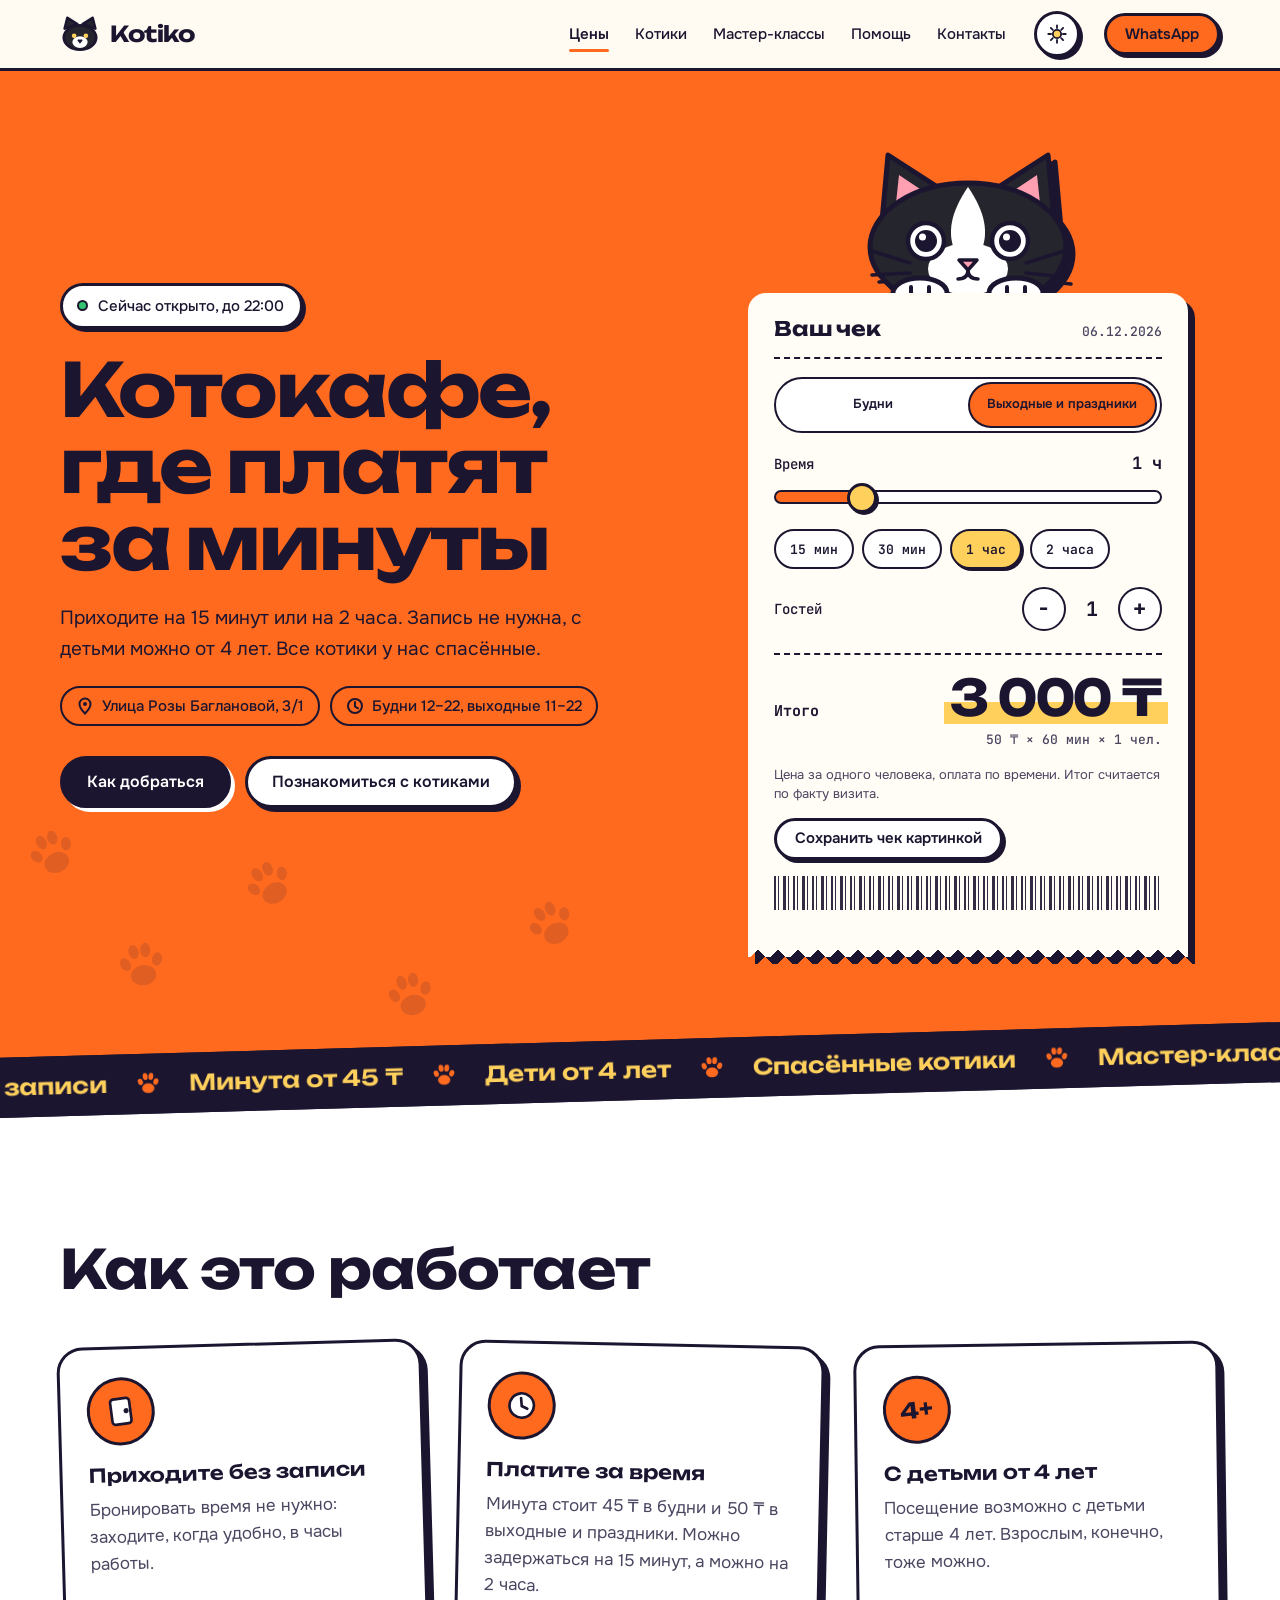
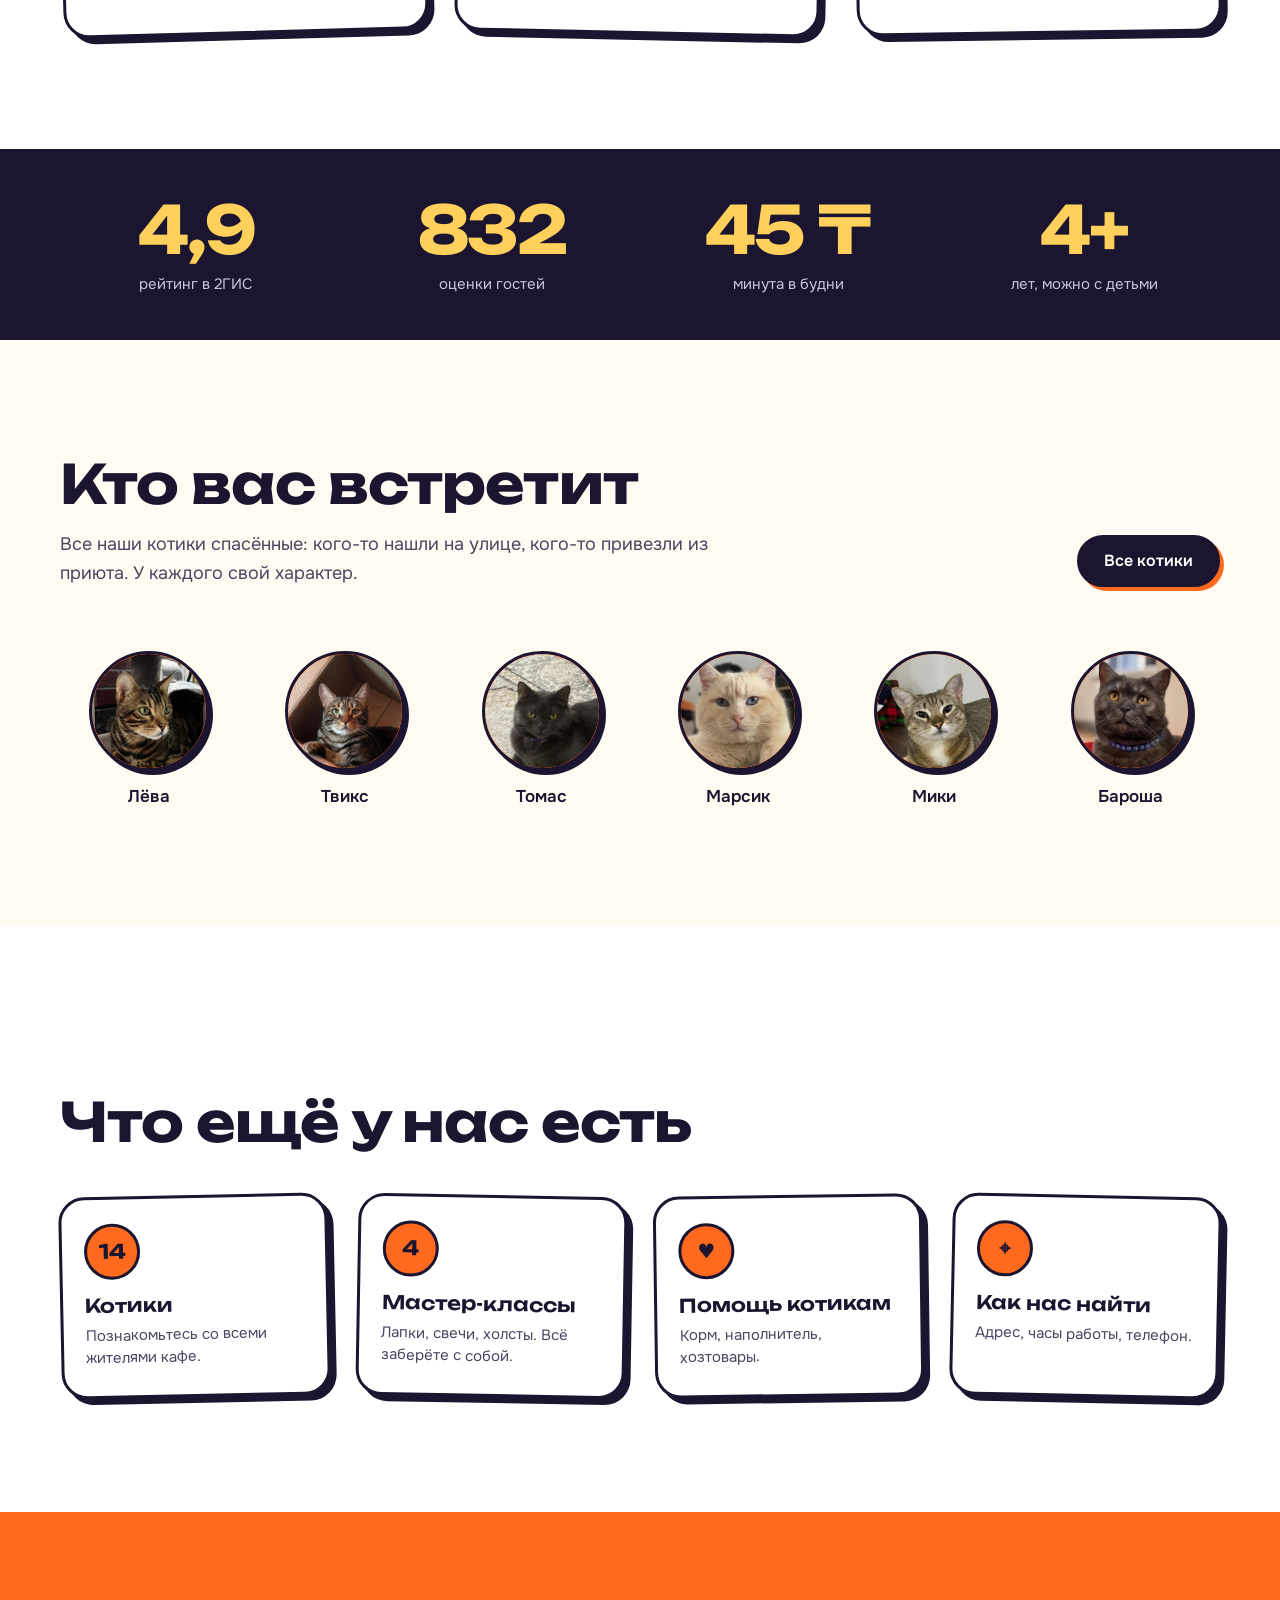
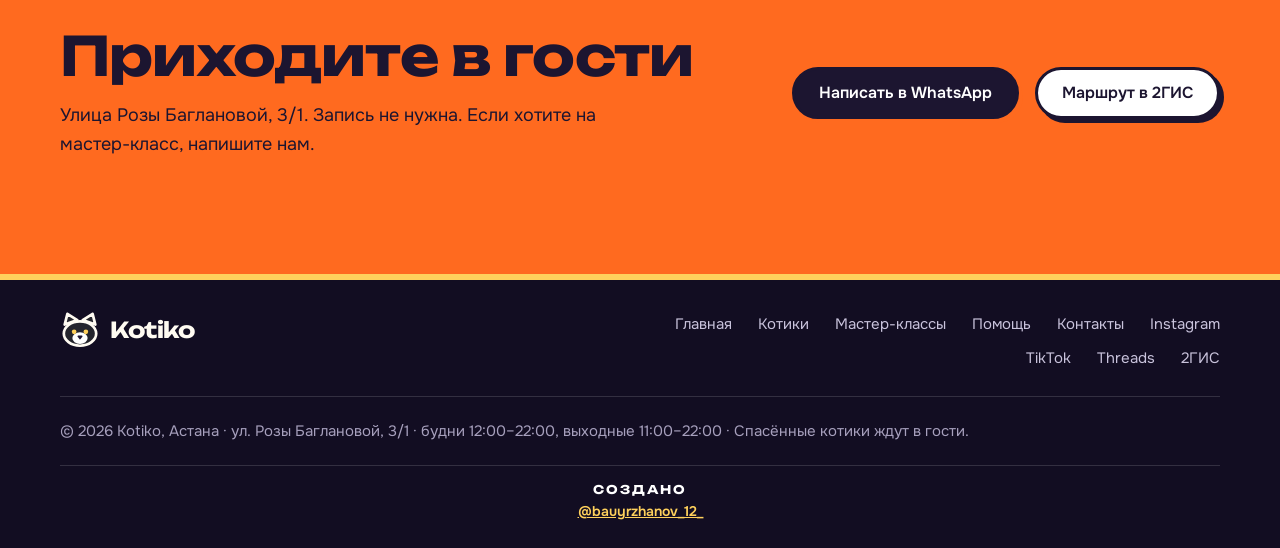
==== commit aa1cad0a: "Fix 404 overflow on phones with wide display font Co-Authored-By: Claude Sonnet 5.5 <noreply@anthrop" ====
--- a/index.html
+++ b/index.html
@@ -22,7 +22,7 @@
   <link rel="preconnect" href="https://fonts.gstatic.com" crossorigin>
   <link rel="stylesheet" href="https://fonts.googleapis.com/css2?family=JetBrains+Mono:wght@500;700&family=Onest:wght@400;500;600&family=Unbounded:wght@500;600;700&display=swap">
   <script>try{var t=localStorage.getItem("kotiko-theme");if(!t&&matchMedia("(prefers-color-scheme: dark)").matches)t="dark";if(t)document.documentElement.setAttribute("data-theme",t)}catch(e){}</script>
-  <link rel="stylesheet" href="css/style.css">
+  <link rel="stylesheet" href="css/style.css?v=5">
   <script type="application/ld+json">
   {
     "@context": "https://schema.org",
@@ -290,7 +290,7 @@
 </footer>
 
 <a class="wa-fab" href="#" data-wa="hello" aria-label="Написать в WhatsApp" target="_blank" rel="noopener"><svg viewBox="0 0 32 32" width="30" height="30" aria-hidden="true"><path d="M16 4C9.400 4 4 9.300 4 15.900c0 2.300.7 4.500 1.900 6.300L4.500 28l6-1.500c1.700.9 3.600 1.400 5.500 1.400 6.600 0 12-5.300 12-11.900S22.600 4 16 4z" fill="#fff" stroke="#1c1530" stroke-width="2.200" stroke-linejoin="round"/><path d="M12 10.500c.3-.5.900-.5 1.200 0l1 2c.2.400.1.800-.2 1.100l-.6.700c.8 1.600 2.100 2.900 3.800 3.700l.7-.8c.3-.3.700-.4 1.100-.2l2 1c.5.300.6.800.3 1.300-.7 1.200-1.700 1.800-3.100 1.600C14.900 20 11.600 16.600 10.800 13c-.1-1.200.3-2.100 1.200-2.500z" fill="#1c1530"/></svg></a>
-<script src="js/data.js" defer></script>
-<script src="js/app.js" defer></script>
+<script src="js/data.js?v=5" defer></script>
+<script src="js/app.js?v=5" defer></script>
 </body>
 </html>
--- a/css/style.css
+++ b/css/style.css
@@ -532,3 +532,39 @@
 .foot-made { margin-top: 14px; }
 .footer__in { display: none; }
 @media (max-width: 800px) { .footer__top { flex-direction: column; } .footer__nav { justify-content: flex-start; } }
+
+/* theme wave */
+::view-transition-old(root), ::view-transition-new(root) { animation: none; mix-blend-mode: normal; }
+::view-transition-old(root) { z-index: 1; }
+::view-transition-new(root) { z-index: 2; }
+
+/* 404 */
+.nf { position: relative; overflow: hidden; }
+.nf__in { position: relative; z-index: 1; }
+.nf__digits { display: flex; align-items: flex-end; gap: .04em; margin: 0; font: 700 clamp(120px, 24vw, 280px)/.8 var(--display); letter-spacing: -.05em; color: var(--ink); }
+.nf__cat { width: 1.5em; height: auto; flex: none; overflow: visible; margin-bottom: -.02em; filter: drop-shadow(.025em .025em 0 var(--ink)); }
+.nf__h { font-size: clamp(30px, 5vw, 56px); margin-top: 8px; }
+.nf__btns { display: flex; flex-wrap: wrap; gap: 16px; margin-top: 8px; }
+.nf__paws .paw { width: 46px; height: 46px; transform: rotate(-90deg); }
+.nf__paws .paw:nth-child(1) { left: 6%; bottom: 8%; }
+.nf__paws .paw:nth-child(2) { left: 16%; bottom: 20%; }
+.nf__paws .paw:nth-child(3) { left: 27%; bottom: 9%; }
+.nf__paws .paw:nth-child(4) { left: 38%; bottom: 21%; }
+.nf__paws .paw:nth-child(5) { left: 49%; bottom: 10%; }
+.nf__paws .paw:nth-child(6) { left: 60%; bottom: 22%; }
+.nf__paws .paw:nth-child(7) { left: 71%; bottom: 11%; }
+
+@media (max-width: 620px) { .nf__btns .btn { width: 100%; } .nf__paws .paw { width: 34px; height: 34px; } .nf__paws .paw:nth-child(n+6) { display: none; } }
+.nf__paws .paw:nth-child(1) { animation-delay: 1.25s; }
+.nf__paws .paw:nth-child(2) { animation-delay: 1.50s; }
+.nf__paws .paw:nth-child(3) { animation-delay: 1.75s; }
+.nf__paws .paw:nth-child(4) { animation-delay: 2.00s; }
+.nf__paws .paw:nth-child(5) { animation-delay: 2.25s; }
+.nf__paws .paw:nth-child(6) { animation-delay: 2.50s; }
+.nf__paws .paw:nth-child(7) { animation-delay: 2.75s; }
+.nf__digits { margin-bottom: 36px; } .nf__h { margin-top: 0; }
+.nf__in { min-width: 0; max-width: 100%; }
+.nf__digits { max-width: 100%; font-size: clamp(72px, 19vw, 280px); }
+.nf__cat { width: 1.35em; flex: 0 1 auto; min-width: 0; }
+.nf__btns { max-width: 100%; }
+@media (max-width: 620px) { .nf__btns .btn { width: 100%; max-width: 100%; box-sizing: border-box; } }
